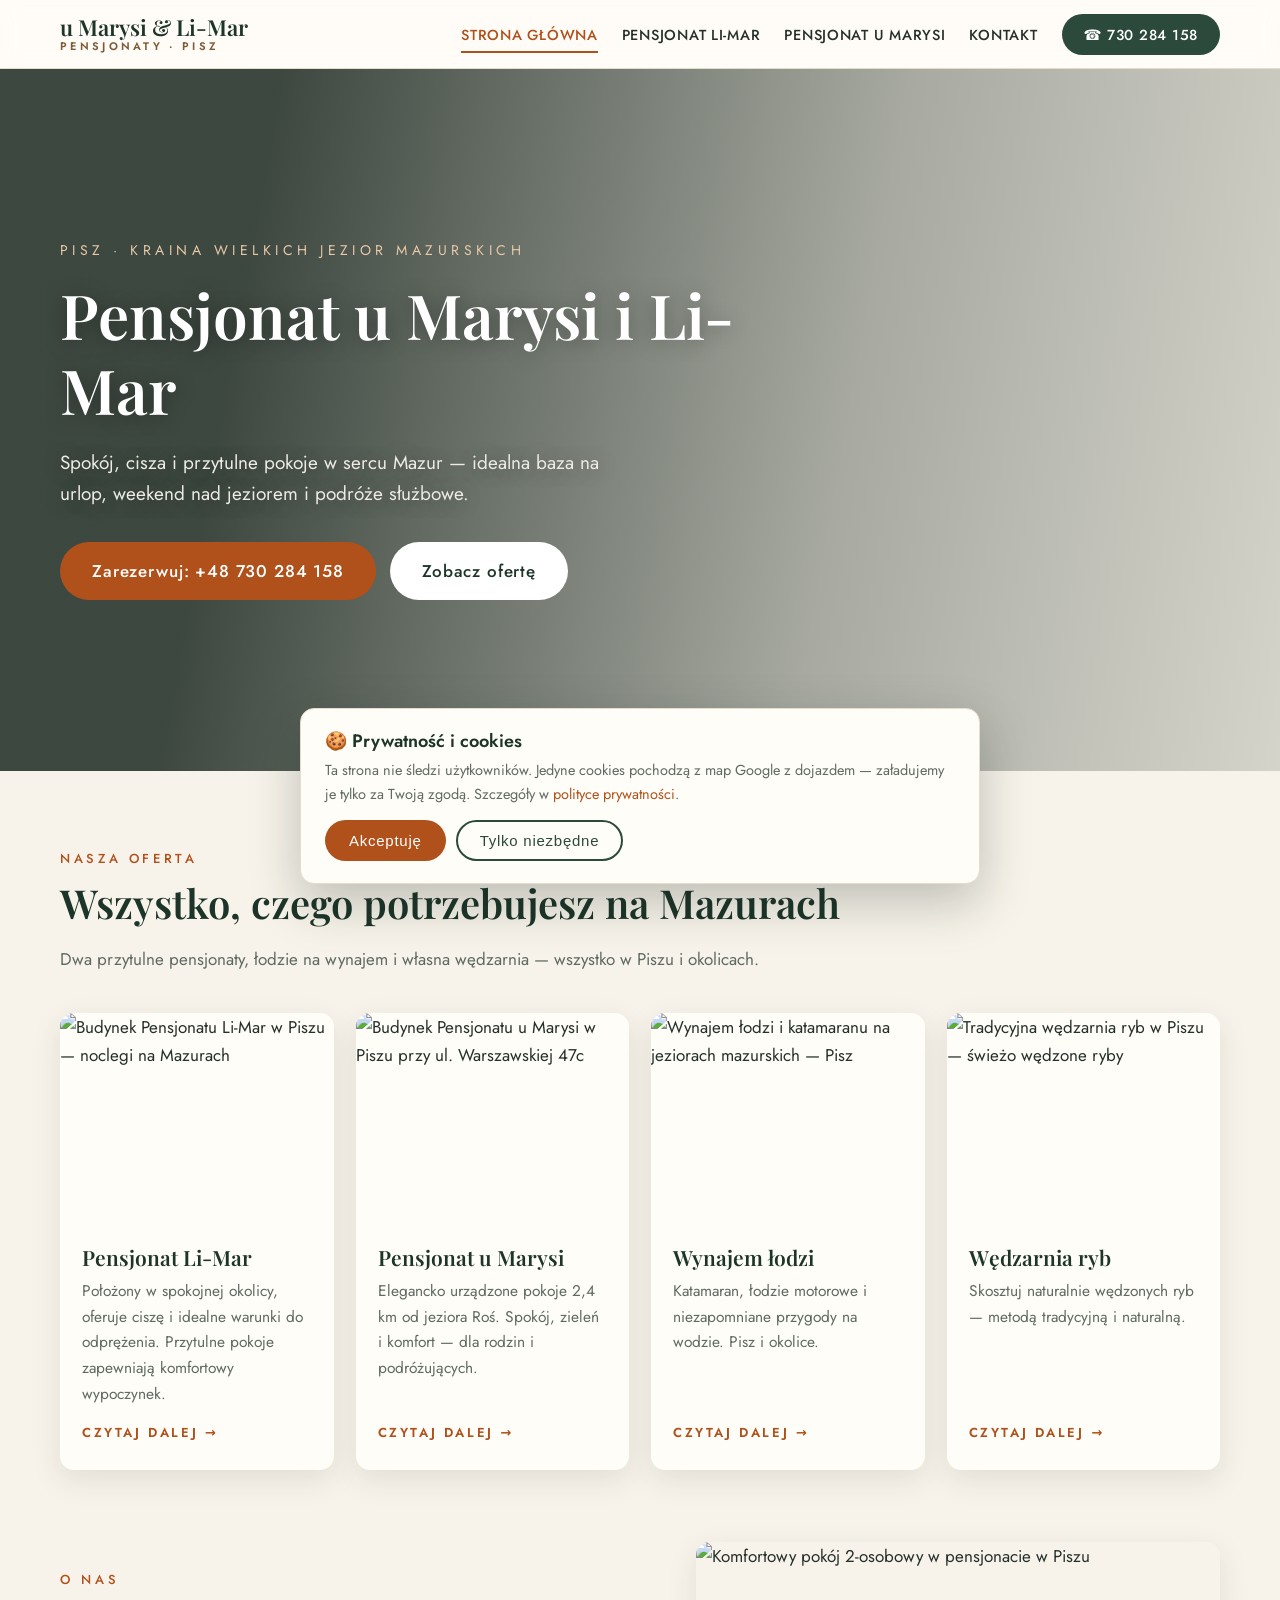
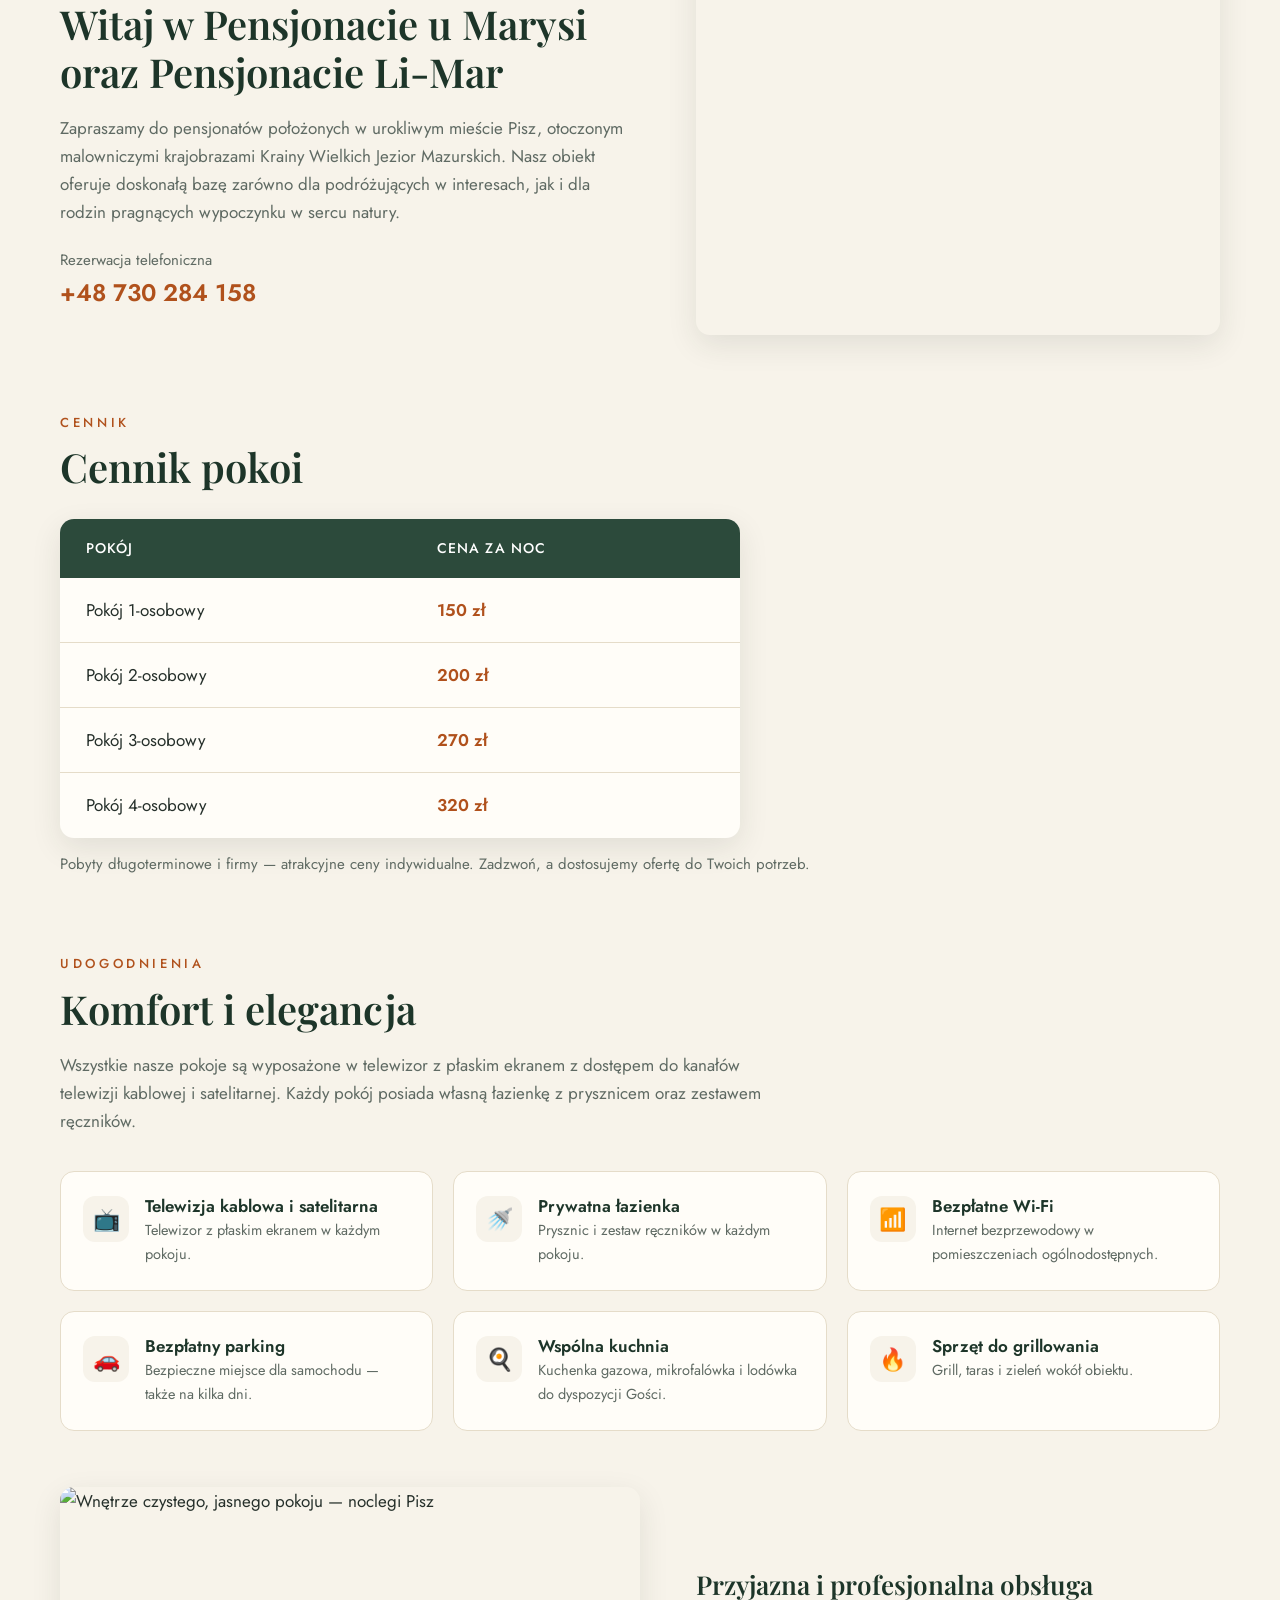
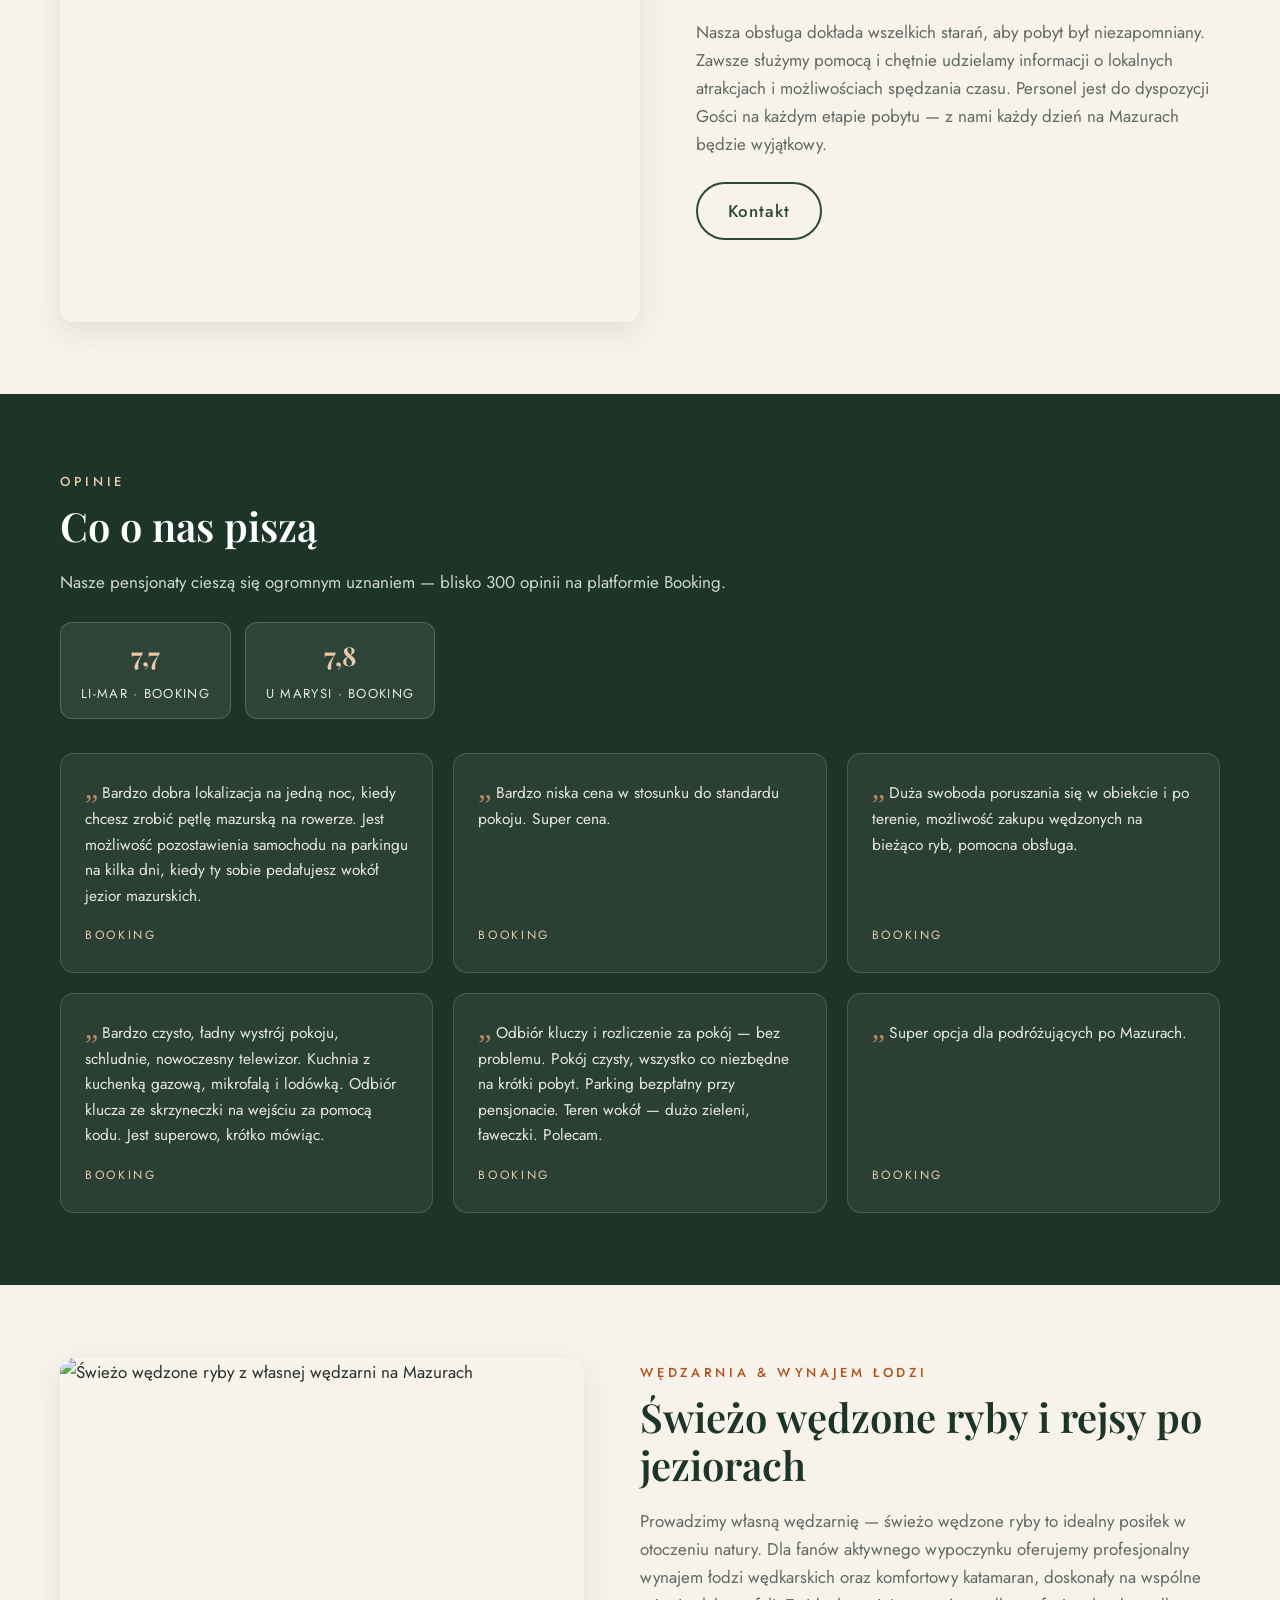
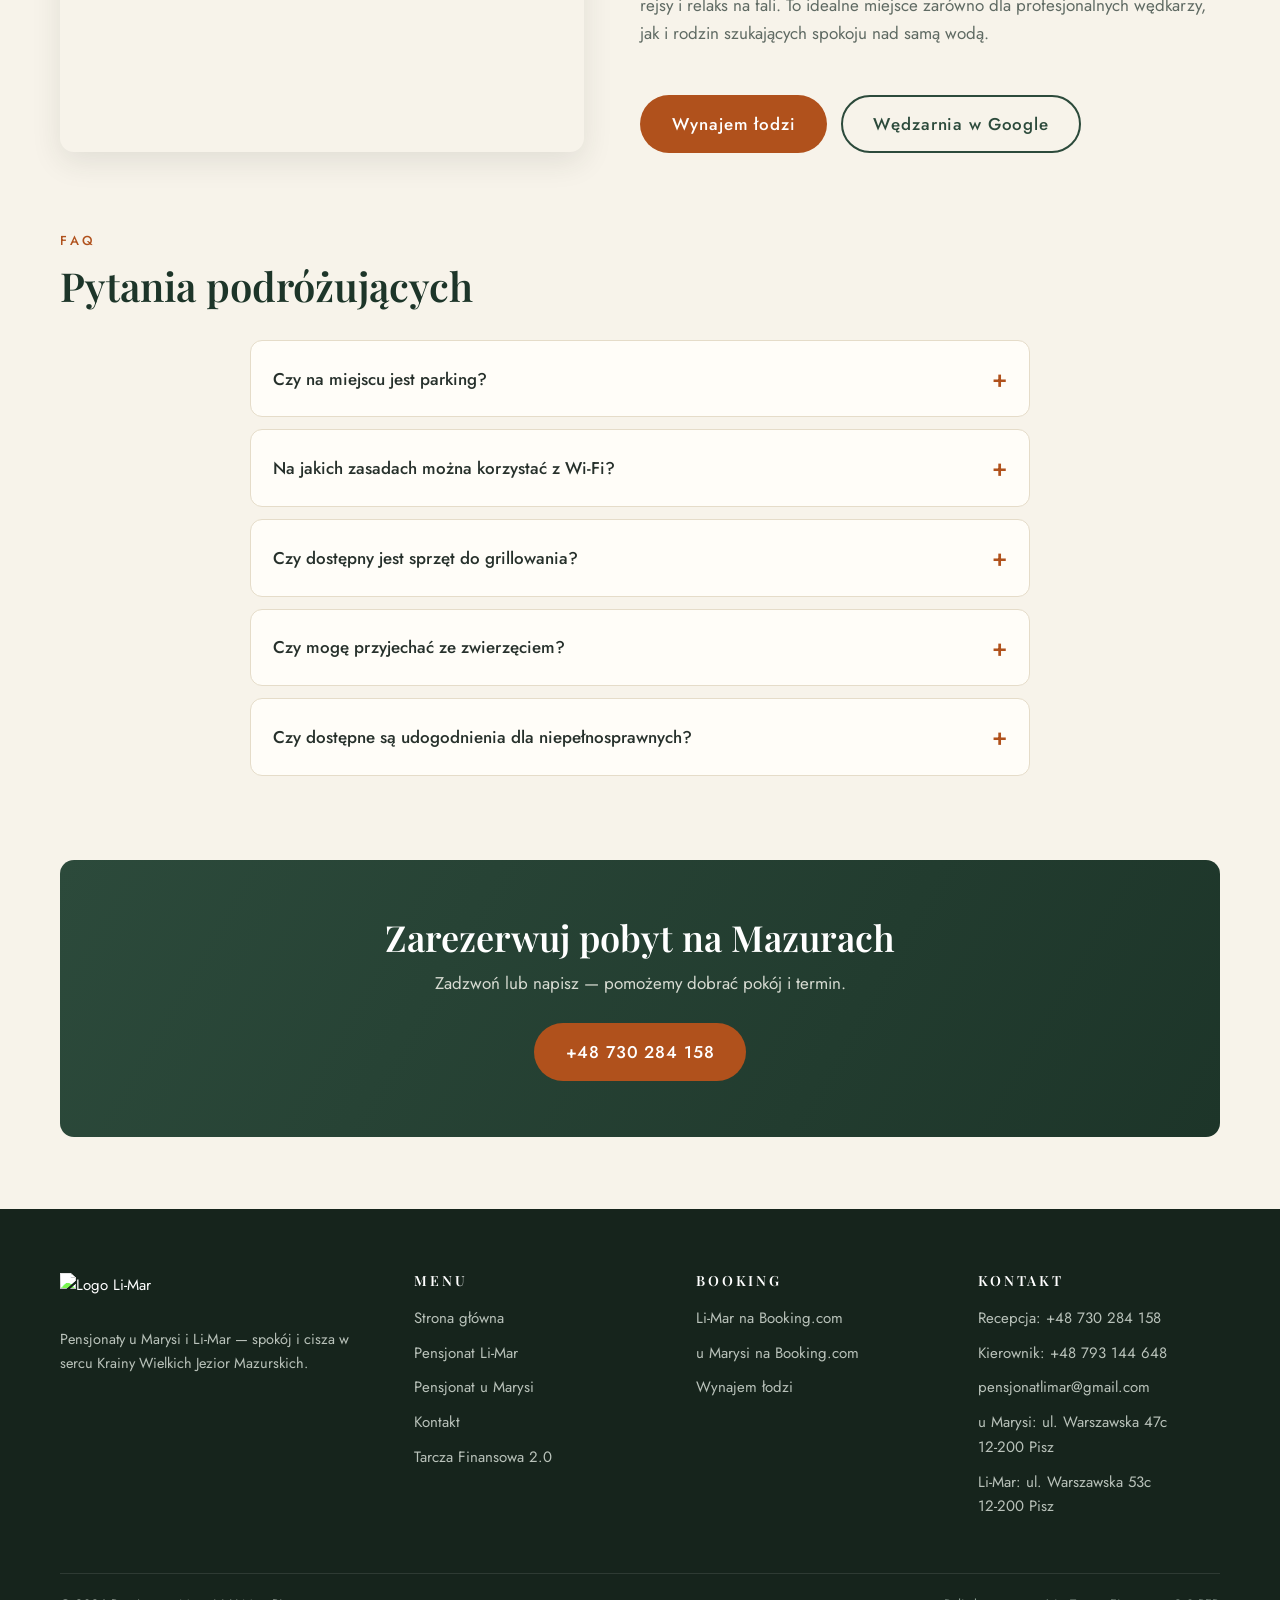
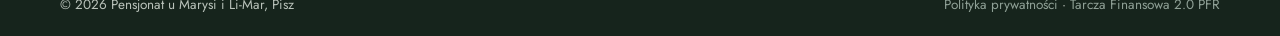
==== index.html @ a3f85de9 "Add files via upload" ====
<!DOCTYPE html>
<html lang="pl">
<head>
  <meta charset="UTF-8">
  <meta name="viewport" content="width=device-width, initial-scale=1">
  <title>Pensjonat Pisz — noclegi na Mazurach | u Marysi i Li-Mar</title>
  <meta name="description" content="Komfortowe noclegi w Piszu na Mazurach — pensjonaty u Marysi i Li-Mar. Pokoje 1–4-osobowe od 150 zł/noc, bezpłatny parking i Wi-Fi, wynajem łodzi, własna wędzarnia ryb. Tel. +48 730 284 158.">
  <link rel="canonical" href="https://pensjonatlimar.pl/">
  <meta name="robots" content="index, follow">
  <meta name="theme-color" content="#2c4a3b">
  <meta property="og:type" content="website">
  <meta property="og:locale" content="pl_PL">
  <meta property="og:site_name" content="Pensjonat u Marysi i Li-Mar">
  <meta property="og:title" content="Pensjonat Pisz — noclegi na Mazurach | u Marysi i Li-Mar">
  <meta property="og:description" content="Komfortowe noclegi w Piszu na Mazurach. Pokoje od 150 zł/noc, wynajem łodzi i własna wędzarnia ryb. Tel. +48 730 284 158.">
  <meta property="og:url" content="https://pensjonatlimar.pl/">
  <meta property="og:image" content="https://pensjonatlimar.pl/images/og-cover.jpg">
  <meta property="og:image:width" content="1200">
  <meta property="og:image:height" content="630">
  <meta name="twitter:card" content="summary_large_image">
  <link rel="icon" type="image/png" href="images/favicon.png">
  <link rel="apple-touch-icon" href="images/favicon.png">
  <link rel="preload" as="image" href="images/hero-limar-sm.webp" media="(max-width: 760px)" fetchpriority="high">
  <link rel="preload" as="image" href="images/hero-limar.webp" media="(min-width: 761px)" fetchpriority="high">
  <link rel="stylesheet" href="css/style.css">
  <script type="application/ld+json">
  {
    "@context": "https://schema.org",
    "@graph": [
      {
        "@type": "WebSite",
        "@id": "https://pensjonatlimar.pl/#website",
        "url": "https://pensjonatlimar.pl/",
        "name": "Pensjonat u Marysi i Li-Mar",
        "inLanguage": "pl-PL"
      },
      {
        "@type": "LodgingBusiness",
        "@id": "https://pensjonatlimar.pl/#limar",
        "name": "Pensjonat Li-Mar",
        "url": "https://pensjonatlimar.pl/li-mar/",
        "image": "https://pensjonatlimar.pl/images/hero-limar.jpg",
        "telephone": "+48730284158",
        "email": "pensjonatlimar@gmail.com",
        "priceRange": "150-320 PLN / noc",
        "currenciesAccepted": "PLN",
        "petsAllowed": false,
        "openingHours": "Mo-Su 09:00-20:00",
        "address": {
          "@type": "PostalAddress",
          "streetAddress": "ul. Warszawska 53c",
          "addressLocality": "Pisz",
          "postalCode": "12-200",
          "addressRegion": "warmińsko-mazurskie",
          "addressCountry": "PL"
        },
        "amenityFeature": [
          {"@type": "LocationFeatureSpecification", "name": "Bezpłatny parking", "value": true},
          {"@type": "LocationFeatureSpecification", "name": "Bezpłatne Wi-Fi", "value": true},
          {"@type": "LocationFeatureSpecification", "name": "Restauracja", "value": true},
          {"@type": "LocationFeatureSpecification", "name": "Ogród i plac zabaw", "value": true}
        ]
      },
      {
        "@type": "LodgingBusiness",
        "@id": "https://pensjonatlimar.pl/#umarysi",
        "name": "Pensjonat u Marysi",
        "url": "https://pensjonatlimar.pl/u-marysi/",
        "image": "https://pensjonatlimar.pl/images/hero-umarysi.jpg",
        "telephone": "+48730284158",
        "email": "pensjonatlimar@gmail.com",
        "priceRange": "150-320 PLN / noc",
        "currenciesAccepted": "PLN",
        "petsAllowed": false,
        "openingHours": "Mo-Su 09:00-20:00",
        "address": {
          "@type": "PostalAddress",
          "streetAddress": "ul. Warszawska 47c",
          "addressLocality": "Pisz",
          "postalCode": "12-200",
          "addressRegion": "warmińsko-mazurskie",
          "addressCountry": "PL"
        },
        "amenityFeature": [
          {"@type": "LocationFeatureSpecification", "name": "Bezpłatny parking", "value": true},
          {"@type": "LocationFeatureSpecification", "name": "Bezpłatne Wi-Fi", "value": true},
          {"@type": "LocationFeatureSpecification", "name": "Taras i grill", "value": true}
        ]
      },
      {
        "@type": "FAQPage",
        "@id": "https://pensjonatlimar.pl/#faq",
        "mainEntity": [
          {
            "@type": "Question",
            "name": "Czy na miejscu jest parking?",
            "acceptedAnswer": {"@type": "Answer", "text": "Tak — obiekt oferuje bezpłatny parking."}
          },
          {
            "@type": "Question",
            "name": "Na jakich zasadach można korzystać z Wi-Fi?",
            "acceptedAnswer": {"@type": "Answer", "text": "Wi-Fi jest dostępne w pomieszczeniach ogólnodostępnych i jest bezpłatne."}
          },
          {
            "@type": "Question",
            "name": "Czy dostępny jest sprzęt do grillowania?",
            "acceptedAnswer": {"@type": "Answer", "text": "Tak, obiekt dysponuje sprzętem do grillowania."}
          },
          {
            "@type": "Question",
            "name": "Czy mogę przyjechać ze zwierzęciem?",
            "acceptedAnswer": {"@type": "Answer", "text": "Zwierzęta nie są akceptowane w obiekcie."}
          },
          {
            "@type": "Question",
            "name": "Czy dostępne są udogodnienia dla niepełnosprawnych?",
            "acceptedAnswer": {"@type": "Answer", "text": "Obiekt nie dysponuje udogodnieniami dla niepełnosprawnych."}
          }
        ]
      }
    ]
  }
  </script>
</head>
<body>

<header class="site-header">
  <div class="container nav-wrap">
    <a class="brand" href="./">
      <span class="brand-name">u Marysi &amp; Li-Mar<small>Pensjonaty · Pisz</small></span>
    </a>
    <button class="nav-toggle" aria-label="Menu"><span></span><span></span><span></span></button>
    <nav class="main-nav">
      <ul>
        <li><a href="./" class="active">Strona główna</a></li>
        <li><a href="li-mar/">Pensjonat Li-Mar</a></li>
        <li><a href="u-marysi/">Pensjonat u Marysi</a></li>
        <li><a href="kontakt/">Kontakt</a></li>
        <li><a class="nav-cta" href="tel:+48730284158">☎ 730 284 158</a></li>
      </ul>
    </nav>
  </div>
</header>

<main>
<div class="hero hero-bg-limar" style="background-image:url('images/hero-limar.webp')">
  <div class="container">
    <div class="hero-kicker">Pisz · Kraina Wielkich Jezior Mazurskich</div>
    <h1>Pensjonat u&nbsp;Marysi i&nbsp;Li-Mar</h1>
    <p>Spokój, cisza i przytulne pokoje w sercu Mazur — idealna baza na urlop, weekend nad jeziorem i podróże służbowe.</p>
    <div class="btn-row">
      <a class="btn btn-primary" href="tel:+48730284158">Zarezerwuj: +48 730 284 158</a>
      <a class="btn btn-light" href="#oferta">Zobacz ofertę</a>
    </div>
  </div>
</div>

<section id="oferta">
  <div class="container">
    <span class="section-label">Nasza oferta</span>
    <h2 class="section-title">Wszystko, czego potrzebujesz na Mazurach</h2>
    <p class="lead">Dwa przytulne pensjonaty, łodzie na wynajem i własna wędzarnia — wszystko w Piszu i okolicach.</p>

    <div class="cards-grid">
      <article class="card">
        <div class="card-img"><img src="images/hero-limar.webp" alt="Budynek Pensjonatu Li-Mar w Piszu — noclegi na Mazurach" loading="lazy" width="1200" height="900" srcset="images/hero-limar-sm.webp 760w, images/hero-limar.webp 1200w" sizes="(min-width:1001px) 270px, (min-width:721px) 45vw, 92vw"></div>
        <div class="card-body">
          <h3>Pensjonat Li-Mar</h3>
          <p>Położony w spokojnej okolicy, oferuje ciszę i idealne warunki do odprężenia. Przytulne pokoje zapewniają komfortowy wypoczynek.</p>
          <a class="card-link" href="li-mar/" aria-label="Pensjonat Li-Mar — czytaj dalej">Czytaj dalej</a>
        </div>
      </article>
      <article class="card">
        <div class="card-img"><img src="images/hero-umarysi.webp" alt="Budynek Pensjonatu u Marysi w Piszu przy ul. Warszawskiej 47c" loading="lazy" width="1280" height="851" srcset="images/hero-umarysi-sm.webp 760w, images/hero-umarysi.webp 1280w" sizes="(min-width:1001px) 270px, (min-width:721px) 45vw, 92vw"></div>
        <div class="card-body">
          <h3>Pensjonat u Marysi</h3>
          <p>Elegancko urządzone pokoje 2,4 km od jeziora Roś. Spokój, zieleń i komfort — dla rodzin i podróżujących.</p>
          <a class="card-link" href="u-marysi/" aria-label="Pensjonat u Marysi — czytaj dalej">Czytaj dalej</a>
        </div>
      </article>
      <article class="card">
        <div class="card-img"><img src="images/lodzie-hero.webp" alt="Wynajem łodzi i katamaranu na jeziorach mazurskich — Pisz" loading="lazy" width="1441" height="811" srcset="images/lodzie-hero-sm.webp 760w, images/lodzie-hero.webp 1441w" sizes="(min-width:1001px) 270px, (min-width:721px) 45vw, 92vw"></div>
        <div class="card-body">
          <h3>Wynajem łodzi</h3>
          <p>Katamaran, łodzie motorowe i niezapomniane przygody na wodzie. Pisz i okolice.</p>
          <a class="card-link" href="https://wynajem.pensjonatlimar.pl/" target="_blank" rel="noopener" aria-label="Wynajem łodzi — czytaj dalej">Czytaj dalej</a>
        </div>
      </article>
      <article class="card">
        <div class="card-img"><img src="images/wedzarnia.webp" alt="Tradycyjna wędzarnia ryb w Piszu — świeżo wędzone ryby" loading="lazy" width="574" height="1020"></div>
        <div class="card-body">
          <h3>Wędzarnia ryb</h3>
          <p>Skosztuj naturalnie wędzonych ryb — metodą tradycyjną i naturalną.</p>
          <a class="card-link" href="https://g.co/kgs/mcUcTkm" target="_blank" rel="noopener" aria-label="Wędzarnia ryb w Google — czytaj dalej">Czytaj dalej</a>
        </div>
      </article>
    </div>
  </div>
</section>

<section style="padding-top:0">
  <div class="container split">
    <div>
      <span class="section-label">O nas</span>
      <h2 class="section-title">Witaj w Pensjonacie u&nbsp;Marysi oraz Pensjonacie Li-Mar</h2>
      <p class="lead">Zapraszamy do pensjonatów położonych w urokliwym mieście Pisz, otoczonym malowniczymi krajobrazami Krainy Wielkich Jezior Mazurskich. Nasz obiekt oferuje doskonałą bazę zarówno dla podróżujących w interesach, jak i dla rodzin pragnących wypoczynku w sercu natury.</p>
      <div class="phone-line">Rezerwacja telefoniczna<strong><a href="tel:+48730284158">+48 730 284 158</a></strong></div>
    </div>
    <div class="split-img"><img src="images/pokoje.webp" alt="Komfortowy pokój 2-osobowy w pensjonacie w Piszu" loading="lazy" width="1200" height="900" srcset="images/pokoje-sm.webp 760w, images/pokoje.webp 1200w" sizes="(min-width:1001px) 530px, 92vw"></div>
  </div>
</section>

<section style="padding-top:0">
  <div class="container">
    <span class="section-label">Cennik</span>
    <h2 class="section-title">Cennik pokoi</h2>
    <table class="price-table">
      <thead>
        <tr><th>Pokój</th><th>Cena za noc</th></tr>
      </thead>
      <tbody>
        <tr><td>Pokój 1-osobowy</td><td>150 zł</td></tr>
        <tr><td>Pokój 2-osobowy</td><td>200 zł</td></tr>
        <tr><td>Pokój 3-osobowy</td><td>270 zł</td></tr>
        <tr><td>Pokój 4-osobowy</td><td>320 zł</td></tr>
      </tbody>
    </table>
    <p class="price-note">Pobyty długoterminowe i firmy — atrakcyjne ceny indywidualne. Zadzwoń, a dostosujemy ofertę do Twoich potrzeb.</p>
  </div>
</section>

<section style="padding-top:0">
  <div class="container">
    <span class="section-label">Udogodnienia</span>
    <h2 class="section-title">Komfort i elegancja</h2>
    <p class="lead">Wszystkie nasze pokoje są wyposażone w telewizor z płaskim ekranem z dostępem do kanałów telewizji kablowej i satelitarnej. Każdy pokój posiada własną łazienkę z prysznicem oraz zestawem ręczników.</p>

    <div class="features-grid">
      <div class="feature"><div class="ico">📺</div><div><h3>Telewizja kablowa i satelitarna</h3><p>Telewizor z płaskim ekranem w każdym pokoju.</p></div></div>
      <div class="feature"><div class="ico">🚿</div><div><h3>Prywatna łazienka</h3><p>Prysznic i zestaw ręczników w każdym pokoju.</p></div></div>
      <div class="feature"><div class="ico">📶</div><div><h3>Bezpłatne Wi-Fi</h3><p>Internet bezprzewodowy w pomieszczeniach ogólnodostępnych.</p></div></div>
      <div class="feature"><div class="ico">🚗</div><div><h3>Bezpłatny parking</h3><p>Bezpieczne miejsce dla samochodu — także na kilka dni.</p></div></div>
      <div class="feature"><div class="ico">🍳</div><div><h3>Wspólna kuchnia</h3><p>Kuchenka gazowa, mikrofalówka i lodówka do dyspozycji Gości.</p></div></div>
      <div class="feature"><div class="ico">🔥</div><div><h3>Sprzęt do grillowania</h3><p>Grill, taras i zieleń wokół obiektu.</p></div></div>
    </div>

    <div class="split" style="margin-top:56px">
      <div class="split-img"><img src="images/pokoj-2.webp" alt="Wnętrze czystego, jasnego pokoju — noclegi Pisz" loading="lazy" width="1200" height="900" srcset="images/pokoj-2-sm.webp 760w, images/pokoj-2.webp 1200w" sizes="(min-width:1001px) 530px, 92vw"></div>
      <div>
        <h2 class="section-title" style="font-size:26px">Przyjazna i profesjonalna obsługa</h2>
        <p class="lead">Nasza obsługa dokłada wszelkich starań, aby pobyt był niezapomniany. Zawsze służymy pomocą i chętnie udzielamy informacji o lokalnych atrakcjach i możliwościach spędzania czasu. Personel jest do dyspozycji Gości na każdym etapie pobytu — z nami każdy dzień na Mazurach będzie wyjątkowy.</p>
        <a class="btn btn-outline" href="kontakt/">Kontakt</a>
      </div>
    </div>
  </div>
</section>

<section class="reviews">
  <div class="container">
    <span class="section-label">Opinie</span>
    <h2 class="section-title">Co o nas piszą</h2>
    <p class="lead">Nasze pensjonaty cieszą się ogromnym uznaniem — blisko 300 opinii na platformie Booking.</p>
    <div class="score-badges">
      <div class="score"><b>7,7</b><span>Li-Mar · Booking</span></div>
      <div class="score"><b>7,8</b><span>u Marysi · Booking</span></div>
    </div>
    <div class="reviews-grid">
      <div class="review"><p>Bardzo dobra lokalizacja na jedną noc, kiedy chcesz zrobić pętlę mazurską na rowerze. Jest możliwość pozostawienia samochodu na parkingu na kilka dni, kiedy ty sobie pedałujesz wokół jezior mazurskich.</p><div class="src">Booking</div></div>
      <div class="review"><p>Bardzo niska cena w stosunku do standardu pokoju. Super cena.</p><div class="src">Booking</div></div>
      <div class="review"><p>Duża swoboda poruszania się w obiekcie i po terenie, możliwość zakupu wędzonych na bieżąco ryb, pomocna obsługa.</p><div class="src">Booking</div></div>
      <div class="review"><p>Bardzo czysto, ładny wystrój pokoju, schludnie, nowoczesny telewizor. Kuchnia z kuchenką gazową, mikrofalą i lodówką. Odbiór klucza ze skrzyneczki na wejściu za pomocą kodu. Jest superowo, krótko mówiąc.</p><div class="src">Booking</div></div>
      <div class="review"><p>Odbiór kluczy i rozliczenie za pokój — bez problemu. Pokój czysty, wszystko co niezbędne na krótki pobyt. Parking bezpłatny przy pensjonacie. Teren wokół — dużo zieleni, ławeczki. Polecam.</p><div class="src">Booking</div></div>
      <div class="review"><p>Super opcja dla podróżujących po Mazurach.</p><div class="src">Booking</div></div>
    </div>
  </div>
</section>

<section>
  <div class="container split reverse">
    <div>
      <span class="section-label">Wędzarnia &amp; wynajem łodzi</span>
      <h2 class="section-title">Świeżo wędzone ryby i rejsy po jeziorach</h2>
      <p class="lead">Prowadzimy własną wędzarnię — świeżo wędzone ryby to idealny posiłek w otoczeniu natury. Dla fanów aktywnego wypoczynku oferujemy profesjonalny wynajem łodzi wędkarskich oraz komfortowy katamaran, doskonały na wspólne rejsy i relaks na fali. To idealne miejsce zarówno dla profesjonalnych wędkarzy, jak i rodzin szukających spokoju nad samą wodą.</p>
      <div class="btn-row" style="display:flex;gap:14px;flex-wrap:wrap;margin-top:24px">
        <a class="btn btn-primary" href="https://wynajem.pensjonatlimar.pl/" target="_blank" rel="noopener">Wynajem łodzi</a>
        <a class="btn btn-outline" href="https://g.co/kgs/mcUcTkm" target="_blank" rel="noopener">Wędzarnia w Google</a>
      </div>
    </div>
    <div class="split-img"><img src="images/wedzarnia-ryby.webp" alt="Świeżo wędzone ryby z własnej wędzarni na Mazurach" loading="lazy" width="670" height="596"></div>
  </div>
</section>

<section style="padding-top:0">
  <div class="container">
    <span class="section-label">FAQ</span>
    <h2 class="section-title">Pytania podróżujących</h2>
    <div class="faq">
      <details>
        <summary>Czy na miejscu jest parking?</summary>
        <p>Tak — obiekt oferuje bezpłatny parking.</p>
      </details>
      <details>
        <summary>Na jakich zasadach można korzystać z Wi-Fi?</summary>
        <p>Wi-Fi jest dostępne w pomieszczeniach ogólnodostępnych i jest bezpłatne.</p>
      </details>
      <details>
        <summary>Czy dostępny jest sprzęt do grillowania?</summary>
        <p>Tak, obiekt dysponuje sprzętem do grillowania.</p>
      </details>
      <details>
        <summary>Czy mogę przyjechać ze zwierzęciem?</summary>
        <p>Zwierzęta nie są akceptowane w obiekcie.</p>
      </details>
      <details>
        <summary>Czy dostępne są udogodnienia dla niepełnosprawnych?</summary>
        <p>Obiekt nie dysponuje udogodnieniami dla niepełnosprawnych.</p>
      </details>
    </div>
  </div>
</section>

<section style="padding-top:0">
  <div class="container">
    <div class="cta-band">
      <h2>Zarezerwuj pobyt na Mazurach</h2>
      <p>Zadzwoń lub napisz — pomożemy dobrać pokój i termin.</p>
      <a class="btn btn-primary" href="tel:+48730284158">+48 730 284 158</a>
    </div>
  </div>
</section>

</main>

<footer class="site-footer">
  <div class="container">
    <div class="footer-grid">
      <div class="footer-brand">
        <img src="images/logo.png" alt="Logo Li-Mar" width="500" height="110">
        <p>Pensjonaty u Marysi i Li-Mar — spokój i cisza w sercu Krainy Wielkich Jezior Mazurskich.</p>
      </div>
      <div>
        <h3>Menu</h3>
        <ul>
          <li><a href="./">Strona główna</a></li>
          <li><a href="li-mar/">Pensjonat Li-Mar</a></li>
          <li><a href="u-marysi/">Pensjonat u Marysi</a></li>
          <li><a href="kontakt/">Kontakt</a></li>
          <li><a href="tarcza-finansowa-2-0/">Tarcza Finansowa 2.0</a></li>
        </ul>
      </div>
      <div>
        <h3>Booking</h3>
        <ul>
          <li><a href="https://www.booking.com/hotel/pl/pensjonat-quot-li-mar-quot.pl.html" target="_blank" rel="noopener">Li-Mar na Booking.com</a></li>
          <li><a href="https://www.booking.com/hotel/pl/pensjonat-quot-u-marysi-quot.pl.html" target="_blank" rel="noopener">u Marysi na Booking.com</a></li>
          <li><a href="https://wynajem.pensjonatlimar.pl/" target="_blank" rel="noopener">Wynajem łodzi</a></li>
        </ul>
      </div>
      <div>
        <h3>Kontakt</h3>
        <ul>
          <li><a href="tel:+48730284158">Recepcja: +48 730 284 158</a></li>
          <li><a href="tel:+48793144648">Kierownik: +48 793 144 648</a></li>
          <li><a href="mailto:pensjonatlimar@gmail.com">pensjonatlimar@gmail.com</a></li>
          <li>u Marysi: ul. Warszawska 47c<br>12-200 Pisz</li>
          <li>Li-Mar: ul. Warszawska 53c<br>12-200 Pisz</li>
        </ul>
      </div>
    </div>
    <div class="footer-bottom">
      <span>© 2026 Pensjonat u Marysi i Li-Mar, Pisz</span>
      <span><a href="polityka-prywatnosci/">Polityka prywatności</a> · <a href="tarcza-finansowa-2-0/">Tarcza Finansowa 2.0 PFR</a></span>
    </div>
  </div>
</footer>

<script src="js/main.js"></script>
</body>
</html>
---- css/style.css ----
/* ---------- Czcionki lokalne (SIL OFL: Playfair Display, Jost) ---------- */
@font-face {
  font-family: 'Jost';
  font-style: normal;
  font-weight: 300;
  font-display: swap;
  src: url('../fonts/Jost-300-latin-ext.woff2') format('woff2');
  unicode-range: U+0100-02BA, U+02BD-02C5, U+02C7-02CC, U+02CE-02D7, U+02DD-02FF, U+0304, U+0308, U+0329, U+1D00-1DBF, U+1E00-1E9F, U+1EF2-1EFF, U+2020, U+20A0-20AB, U+20AD-20C0, U+2113, U+2C60-2C7F, U+A720-A7FF;
}
@font-face {
  font-family: 'Jost';
  font-style: normal;
  font-weight: 300;
  font-display: swap;
  src: url('../fonts/Jost-300-latin.woff2') format('woff2');
  unicode-range: U+0000-00FF, U+0131, U+0152-0153, U+02BB-02BC, U+02C6, U+02DA, U+02DC, U+0304, U+0308, U+0329, U+2000-206F, U+20AC, U+2122, U+2191, U+2193, U+2212, U+2215, U+FEFF, U+FFFD;
}
@font-face {
  font-family: 'Jost';
  font-style: normal;
  font-weight: 400;
  font-display: swap;
  src: url('../fonts/Jost-400-latin-ext.woff2') format('woff2');
  unicode-range: U+0100-02BA, U+02BD-02C5, U+02C7-02CC, U+02CE-02D7, U+02DD-02FF, U+0304, U+0308, U+0329, U+1D00-1DBF, U+1E00-1E9F, U+1EF2-1EFF, U+2020, U+20A0-20AB, U+20AD-20C0, U+2113, U+2C60-2C7F, U+A720-A7FF;
}
@font-face {
  font-family: 'Jost';
  font-style: normal;
  font-weight: 400;
  font-display: swap;
  src: url('../fonts/Jost-400-latin.woff2') format('woff2');
  unicode-range: U+0000-00FF, U+0131, U+0152-0153, U+02BB-02BC, U+02C6, U+02DA, U+02DC, U+0304, U+0308, U+0329, U+2000-206F, U+20AC, U+2122, U+2191, U+2193, U+2212, U+2215, U+FEFF, U+FFFD;
}
@font-face {
  font-family: 'Jost';
  font-style: normal;
  font-weight: 500;
  font-display: swap;
  src: url('../fonts/Jost-500-latin-ext.woff2') format('woff2');
  unicode-range: U+0100-02BA, U+02BD-02C5, U+02C7-02CC, U+02CE-02D7, U+02DD-02FF, U+0304, U+0308, U+0329, U+1D00-1DBF, U+1E00-1E9F, U+1EF2-1EFF, U+2020, U+20A0-20AB, U+20AD-20C0, U+2113, U+2C60-2C7F, U+A720-A7FF;
}
@font-face {
  font-family: 'Jost';
  font-style: normal;
  font-weight: 500;
  font-display: swap;
  src: url('../fonts/Jost-500-latin.woff2') format('woff2');
  unicode-range: U+0000-00FF, U+0131, U+0152-0153, U+02BB-02BC, U+02C6, U+02DA, U+02DC, U+0304, U+0308, U+0329, U+2000-206F, U+20AC, U+2122, U+2191, U+2193, U+2212, U+2215, U+FEFF, U+FFFD;
}
@font-face {
  font-family: 'Jost';
  font-style: normal;
  font-weight: 600;
  font-display: swap;
  src: url('../fonts/Jost-600-latin-ext.woff2') format('woff2');
  unicode-range: U+0100-02BA, U+02BD-02C5, U+02C7-02CC, U+02CE-02D7, U+02DD-02FF, U+0304, U+0308, U+0329, U+1D00-1DBF, U+1E00-1E9F, U+1EF2-1EFF, U+2020, U+20A0-20AB, U+20AD-20C0, U+2113, U+2C60-2C7F, U+A720-A7FF;
}
@font-face {
  font-family: 'Jost';
  font-style: normal;
  font-weight: 600;
  font-display: swap;
  src: url('../fonts/Jost-600-latin.woff2') format('woff2');
  unicode-range: U+0000-00FF, U+0131, U+0152-0153, U+02BB-02BC, U+02C6, U+02DA, U+02DC, U+0304, U+0308, U+0329, U+2000-206F, U+20AC, U+2122, U+2191, U+2193, U+2212, U+2215, U+FEFF, U+FFFD;
}
@font-face {
  font-family: 'Playfair Display';
  font-style: normal;
  font-weight: 500;
  font-display: swap;
  src: url('../fonts/PlayfairDisplay-500-latin-ext.woff2') format('woff2');
  unicode-range: U+0100-02BA, U+02BD-02C5, U+02C7-02CC, U+02CE-02D7, U+02DD-02FF, U+0304, U+0308, U+0329, U+1D00-1DBF, U+1E00-1E9F, U+1EF2-1EFF, U+2020, U+20A0-20AB, U+20AD-20C0, U+2113, U+2C60-2C7F, U+A720-A7FF;
}
@font-face {
  font-family: 'Playfair Display';
  font-style: normal;
  font-weight: 500;
  font-display: swap;
  src: url('../fonts/PlayfairDisplay-500-latin.woff2') format('woff2');
  unicode-range: U+0000-00FF, U+0131, U+0152-0153, U+02BB-02BC, U+02C6, U+02DA, U+02DC, U+0304, U+0308, U+0329, U+2000-206F, U+20AC, U+2122, U+2191, U+2193, U+2212, U+2215, U+FEFF, U+FFFD;
}
@font-face {
  font-family: 'Playfair Display';
  font-style: normal;
  font-weight: 600;
  font-display: swap;
  src: url('../fonts/PlayfairDisplay-600-latin-ext.woff2') format('woff2');
  unicode-range: U+0100-02BA, U+02BD-02C5, U+02C7-02CC, U+02CE-02D7, U+02DD-02FF, U+0304, U+0308, U+0329, U+1D00-1DBF, U+1E00-1E9F, U+1EF2-1EFF, U+2020, U+20A0-20AB, U+20AD-20C0, U+2113, U+2C60-2C7F, U+A720-A7FF;
}
@font-face {
  font-family: 'Playfair Display';
  font-style: normal;
  font-weight: 600;
  font-display: swap;
  src: url('../fonts/PlayfairDisplay-600-latin.woff2') format('woff2');
  unicode-range: U+0000-00FF, U+0131, U+0152-0153, U+02BB-02BC, U+02C6, U+02DA, U+02DC, U+0304, U+0308, U+0329, U+2000-206F, U+20AC, U+2122, U+2191, U+2193, U+2212, U+2215, U+FEFF, U+FFFD;
}
@font-face {
  font-family: 'Playfair Display';
  font-style: normal;
  font-weight: 700;
  font-display: swap;
  src: url('../fonts/PlayfairDisplay-700-latin-ext.woff2') format('woff2');
  unicode-range: U+0100-02BA, U+02BD-02C5, U+02C7-02CC, U+02CE-02D7, U+02DD-02FF, U+0304, U+0308, U+0329, U+1D00-1DBF, U+1E00-1E9F, U+1EF2-1EFF, U+2020, U+20A0-20AB, U+20AD-20C0, U+2113, U+2C60-2C7F, U+A720-A7FF;
}
@font-face {
  font-family: 'Playfair Display';
  font-style: normal;
  font-weight: 700;
  font-display: swap;
  src: url('../fonts/PlayfairDisplay-700-latin.woff2') format('woff2');
  unicode-range: U+0000-00FF, U+0131, U+0152-0153, U+02BB-02BC, U+02C6, U+02DA, U+02DC, U+0304, U+0308, U+0329, U+2000-206F, U+20AC, U+2122, U+2191, U+2193, U+2212, U+2215, U+FEFF, U+FFFD;
}

/* ============================================================
   Pensjonat u Marysi i Li-Mar — pensjonatlimar.pl
   Czysty, responsywny CSS bez frameworków
   ============================================================ */

:root {
  --cream: #f7f3ea;
  --paper: #fffdf8;
  --ink: #26302b;
  --muted: #5f6a63;
  --pine: #2c4a3b;
  --pine-dark: #1d3529;
  --terra: #b0511c;
  --terra-dark: #93441a;
  --gold: #b98a5e;
  --line: #e5dcc9;
  --shadow: 0 10px 30px rgba(38, 48, 43, .10);
  --radius: 14px;
}

* { margin: 0; padding: 0; box-sizing: border-box; }

html { scroll-behavior: smooth; }

body {
  font-family: 'Jost', 'Segoe UI', system-ui, sans-serif;
  font-weight: 400;
  color: var(--ink);
  background: var(--cream);
  line-height: 1.65;
  font-size: 17px;
}

img { max-width: 100%; display: block; }

::selection { background: var(--terra); color: #fff; }
:focus-visible { outline: 3px solid var(--gold); outline-offset: 2px; border-radius: 4px; }
section[id] { scroll-margin-top: 90px; }

/* Delikatne pojawianie się elementów przy przewijaniu */
.reveal { opacity: 0; transform: translateY(22px); transition: opacity .65s ease, transform .65s ease; }
.reveal.in { opacity: 1; transform: none; }
@media (prefers-reduced-motion: reduce) {
  html { scroll-behavior: auto; }
  .reveal { opacity: 1; transform: none; transition: none; }
  .main-nav, .main-nav li { transition: none !important; }
}

h1, h2, h3, .brand-name {
  font-family: 'Playfair Display', Georgia, serif;
  font-weight: 600;
  line-height: 1.2;
  color: var(--pine-dark);
}

a { color: var(--terra); text-decoration: none; }
a:hover { color: var(--terra-dark); }

.container { width: min(1160px, 92%); margin: 0 auto; }

section { padding: 72px 0; }

.section-label {
  display: inline-block;
  font-size: 13px;
  letter-spacing: .28em;
  text-transform: uppercase;
  color: var(--terra);
  font-weight: 500;
  margin-bottom: 10px;
}

.section-title { font-size: clamp(28px, 4vw, 40px); margin-bottom: 18px; }

.lead { max-width: 720px; color: var(--muted); }

/* ---------- Przyciski ---------- */
.btn {
  display: inline-block;
  padding: 13px 30px;
  border-radius: 999px;
  font-weight: 500;
  letter-spacing: .05em;
  transition: transform .2s, box-shadow .2s, background .2s;
  border: 2px solid transparent;
}
.btn:hover { transform: translateY(-2px); box-shadow: var(--shadow); }
.btn-primary { background: var(--terra); color: #fff; }
.btn-primary:hover { background: var(--terra-dark); color: #fff; }
.btn-outline { border-color: var(--pine); color: var(--pine); background: transparent; }
.btn-outline:hover { background: var(--pine); color: #fff; }
.btn-light { background: #fff; color: var(--pine-dark); }
.btn-light:hover { color: var(--terra); }

/* ---------- Nagłówek / nawigacja ---------- */
.site-header {
  position: sticky;
  top: 0;
  z-index: 50;
  background: rgba(255, 253, 248, .92);
  backdrop-filter: blur(10px);
  border-bottom: 1px solid var(--line);
}
.nav-wrap {
  display: flex;
  align-items: center;
  justify-content: space-between;
  padding: 14px 0;
}
.brand { display: flex; align-items: center; gap: 12px; }
.brand-name { font-size: 22px; color: var(--pine-dark); white-space: nowrap; }
.brand-name small {
  display: block;
  font-family: 'Jost', sans-serif;
  font-size: 11px;
  letter-spacing: .3em;
  text-transform: uppercase;
  color: #7d5a35;
}

.main-nav ul { display: flex; gap: 24px; list-style: none; align-items: center; flex-wrap: nowrap; }
.main-nav a {
  color: var(--ink);
  font-size: 14.5px;
  letter-spacing: .05em;
  text-transform: uppercase;
  font-weight: 500;
  padding: 6px 0;
  border-bottom: 2px solid transparent;
  white-space: nowrap;
}
.main-nav a:hover, .main-nav a.active { color: var(--terra); border-bottom-color: var(--terra); }
.main-nav .nav-cta { background: var(--pine); color: #fff; padding: 10px 22px; border-radius: 999px; border: none; white-space: nowrap; }
.main-nav .nav-cta:hover { background: var(--pine-dark); color: #fff; }

.nav-toggle {
  display: none;
  background: none;
  border: none;
  cursor: pointer;
  padding: 8px;
}
.nav-toggle span {
  display: block;
  width: 26px;
  height: 2px;
  background: var(--pine-dark);
  margin: 6px 0;
  transition: .3s;
}
.nav-toggle.open span:nth-child(1) { transform: translateY(8px) rotate(45deg); }
.nav-toggle.open span:nth-child(2) { opacity: 0; }
.nav-toggle.open span:nth-child(3) { transform: translateY(-8px) rotate(-45deg); }

/* ---------- Hero ---------- */
.hero {
  position: relative;
  min-height: 78vh;
  display: flex;
  align-items: center;
  color: #fff;
  background-size: cover;
  background-position: center;
}
.hero::before {
  content: "";
  position: absolute;
  inset: 0;
  background: linear-gradient(100deg, rgba(20, 34, 26, .82) 20%, rgba(20, 34, 26, .35) 65%, rgba(20, 34, 26, .15));
}
.hero .container { position: relative; z-index: 1; }
/* Lżejsze tła hero na telefonach (nadpisują inline style) */
@media (max-width: 760px) {
  .hero-bg-limar { background-image: url('../images/hero-limar-sm.webp') !important; }
  .hero-bg-umarysi { background-image: url('../images/hero-umarysi-sm.webp') !important; }
  .hero-bg-lodzie { background-image: url('../images/lodzie-hero-sm.webp') !important; }
}
.hero-kicker {
  font-size: 14px;
  letter-spacing: .32em;
  text-transform: uppercase;
  color: #e8c9a8;
  margin-bottom: 16px;
}
.hero h1 {
  color: #fff;
  font-size: clamp(34px, 6vw, 62px);
  max-width: 700px;
  margin-bottom: 20px;
}
.hero h1, .hero p { text-shadow: 0 2px 20px rgba(0, 0, 0, .35); }
.hero p { max-width: 560px; font-size: 19px; color: #ecebe4; margin-bottom: 32px; }
.hero .btn-row { display: flex; gap: 14px; flex-wrap: wrap; }

.hero-sub { min-height: 52vh; }

/* ---------- Karty oferty ---------- */
.cards-grid {
  display: grid;
  grid-template-columns: repeat(4, 1fr);
  gap: 22px;
  margin-top: 40px;
}
.card {
  background: var(--paper);
  border-radius: var(--radius);
  overflow: hidden;
  box-shadow: var(--shadow);
  display: flex;
  flex-direction: column;
  transition: transform .25s;
}
.card:hover { transform: translateY(-6px); }
.card .card-img { height: 210px; overflow: hidden; }
.card .card-img img { width: 100%; height: 100%; object-fit: cover; transition: transform .5s; }
.card:hover .card-img img { transform: scale(1.06); }
.card-body { padding: 22px 22px 26px; display: flex; flex-direction: column; flex: 1; }
.card-body h3 { font-size: 21px; margin-bottom: 8px; }
.card-body p { color: var(--muted); font-size: 15.5px; flex: 1; }
.card-link {
  margin-top: 16px;
  font-size: 13px;
  letter-spacing: .2em;
  text-transform: uppercase;
  font-weight: 600;
}
.card-link::after { content: " →"; }

/* ---------- Sekcja dzielona (tekst + zdjęcie) ---------- */
.split {
  display: grid;
  grid-template-columns: 1.05fr .95fr;
  gap: 56px;
  align-items: center;
}
.split.reverse { direction: rtl; }
.split.reverse > * { direction: ltr; }
.split-img {
  border-radius: var(--radius);
  overflow: hidden;
  box-shadow: var(--shadow);
}
.split-img img { width: 100%; height: 100%; object-fit: cover; aspect-ratio: 4 / 3; }
.split .btn { margin-top: 24px; }

.phone-line { margin-top: 22px; font-size: 15px; color: var(--muted); }
.phone-line strong { display: block; font-size: 24px; color: var(--pine-dark); font-weight: 600; }

/* ---------- Cennik ---------- */
.price-table {
  width: 100%;
  max-width: 680px;
  border-collapse: collapse;
  background: var(--paper);
  border-radius: var(--radius);
  overflow: hidden;
  box-shadow: var(--shadow);
  margin-top: 28px;
}
.price-table th, .price-table td { padding: 18px 26px; text-align: left; }
.price-table thead { background: var(--pine); color: #fff; }
.price-table thead th { font-weight: 500; letter-spacing: .08em; text-transform: uppercase; font-size: 14px; }
.price-table tbody tr + tr { border-top: 1px solid var(--line); }
.price-table tbody tr:hover { background: #fbf6ea; }
.price-table td:last-child { font-weight: 600; color: var(--terra); white-space: nowrap; }
.price-note { margin-top: 14px; font-size: 15px; color: var(--muted); }

/* ---------- Udogodnienia ---------- */
.features-grid {
  display: grid;
  grid-template-columns: repeat(3, 1fr);
  gap: 20px;
  margin-top: 36px;
}
.feature {
  background: var(--paper);
  border: 1px solid var(--line);
  border-radius: var(--radius);
  padding: 24px 22px;
  display: flex;
  gap: 16px;
  align-items: flex-start;
}
.feature .ico {
  flex: none;
  width: 46px;
  height: 46px;
  border-radius: 12px;
  background: var(--cream);
  display: grid;
  place-items: center;
  font-size: 22px;
}
.feature h3 { font-size: 17px; font-family: 'Jost', sans-serif; font-weight: 600; margin-bottom: 2px; }
.feature p { font-size: 14.5px; color: var(--muted); }

.amenity-list {
  display: grid;
  grid-template-columns: repeat(3, 1fr);
  gap: 12px 24px;
  list-style: none;
  margin-top: 28px;
  max-width: 760px;
}
.amenity-list li {
  background: var(--paper);
  border: 1px solid var(--line);
  border-radius: 10px;
  padding: 12px 16px;
  font-size: 15.5px;
}
.amenity-list li::before { content: "✓ "; color: var(--terra); font-weight: 700; }

/* ---------- Opinie ---------- */
.reviews { background: var(--pine-dark); color: #e9e7dd; }
.reviews .section-title { color: #fff; }
.reviews .lead { color: #cfd6cd; }
.reviews .section-label { color: #e8c9a8; }
.score-badges { display: flex; gap: 14px; margin: 26px 0 8px; flex-wrap: wrap; }
.score {
  background: rgba(255, 255, 255, .08);
  border: 1px solid rgba(255, 255, 255, .18);
  border-radius: 12px;
  padding: 12px 20px;
  text-align: center;
}
.score b { display: block; font-size: 26px; color: #e8c9a8; font-family: 'Playfair Display', serif; }
.score span { font-size: 13px; letter-spacing: .1em; text-transform: uppercase; }
.reviews-grid {
  display: grid;
  grid-template-columns: repeat(3, 1fr);
  gap: 20px;
  margin-top: 34px;
}
.review {
  background: rgba(255, 255, 255, .06);
  border: 1px solid rgba(255, 255, 255, .14);
  border-radius: var(--radius);
  padding: 26px 24px;
  display: flex;
  flex-direction: column;
}
.review p { font-size: 15.5px; flex: 1; }
.review p::before { content: "„"; color: var(--gold); font-size: 30px; line-height: 0; margin-right: 4px; font-family: Georgia, serif; }
.review .src {
  margin-top: 18px;
  font-size: 12px;
  letter-spacing: .22em;
  text-transform: uppercase;
  color: #e8c9a8;
}

/* ---------- FAQ ---------- */
.faq { max-width: 780px; margin: 30px auto 0; }
.faq details {
  background: var(--paper);
  border: 1px solid var(--line);
  border-radius: 12px;
  margin-bottom: 12px;
  overflow: hidden;
}
.faq summary {
  cursor: pointer;
  list-style: none;
  padding: 18px 22px;
  font-weight: 500;
  font-size: 17px;
  display: flex;
  justify-content: space-between;
  align-items: center;
  gap: 12px;
}
.faq summary::-webkit-details-marker { display: none; }
.faq summary::after { content: "+"; font-size: 24px; color: var(--terra); transition: transform .25s; }
.faq details[open] summary::after { transform: rotate(45deg); }
.faq details p { padding: 0 22px 18px; color: var(--muted); }

/* ---------- Galeria ---------- */
.gallery-grid {
  display: grid;
  grid-template-columns: repeat(4, 1fr);
  gap: 14px;
  margin-top: 36px;
}
.gallery-grid a {
  border-radius: 10px;
  overflow: hidden;
  display: block;
  aspect-ratio: 4 / 3;
  box-shadow: 0 4px 14px rgba(38, 48, 43, .12);
}
.gallery-grid img {
  width: 100%;
  height: 100%;
  object-fit: cover;
  transition: transform .4s;
}
.gallery-grid a:hover img { transform: scale(1.07); }

/* Lightbox */
.lightbox {
  position: fixed;
  inset: 0;
  z-index: 100;
  background: rgba(15, 22, 18, .93);
  display: none;
  align-items: center;
  justify-content: center;
}
.lightbox.open { display: flex; }
.lightbox img {
  max-width: 92vw;
  max-height: 86vh;
  border-radius: 8px;
  box-shadow: 0 20px 60px rgba(0, 0, 0, .5);
}
.lightbox button {
  position: absolute;
  background: none;
  border: none;
  color: #fff;
  font-size: 42px;
  cursor: pointer;
  padding: 10px 18px;
  opacity: .8;
}
.lightbox button:hover { opacity: 1; }
.lb-close { top: 12px; right: 16px; }
.lb-prev { left: 8px; top: 50%; transform: translateY(-50%); }
.lb-next { right: 8px; top: 50%; transform: translateY(-50%); }

/* ---------- Kontakt ---------- */
.contact-grid {
  display: grid;
  grid-template-columns: repeat(3, 1fr);
  gap: 22px;
  margin-top: 36px;
}
.contact-card {
  background: var(--paper);
  border: 1px solid var(--line);
  border-radius: var(--radius);
  padding: 30px 26px;
  text-align: center;
  box-shadow: var(--shadow);
}
.contact-card .ico { font-size: 30px; margin-bottom: 10px; }
.contact-card h3 { font-size: 18px; margin-bottom: 6px; }
.contact-card a { font-size: 19px; font-weight: 500; }
.contact-card p { color: var(--muted); font-size: 14.5px; }

.map-frame {
  border: 0;
  width: 100%;
  height: 380px;
  border-radius: var(--radius);
  box-shadow: var(--shadow);
}
.maps-grid {
  display: grid;
  grid-template-columns: 1fr 1fr;
  gap: 28px;
  margin-top: 36px;
}
.maps-grid h3 { margin-bottom: 6px; }
.maps-grid .addr { color: var(--muted); margin-bottom: 14px; }

/* ---------- CTA pas ---------- */
.cta-band {
  background: linear-gradient(120deg, var(--pine) 0%, var(--pine-dark) 100%);
  color: #fff;
  text-align: center;
  border-radius: var(--radius);
  padding: 56px 30px;
}
.cta-band h2 { color: #fff; font-size: clamp(26px, 3.5vw, 36px); margin-bottom: 10px; }
.cta-band p { color: #d7dbd2; margin-bottom: 26px; }

/* ---------- Baner cookies ---------- */
.cookie-banner {
  position: fixed;
  left: 16px;
  right: 16px;
  bottom: 16px;
  z-index: 90;
  max-width: 680px;
  margin: 0 auto;
  background: var(--paper);
  border: 1px solid var(--line);
  border-radius: var(--radius);
  box-shadow: 0 18px 50px rgba(20, 30, 24, .25);
  padding: 22px 24px;
  transform: translateY(calc(100% + 24px));
  transition: transform .5s cubic-bezier(.2, .9, .3, 1);
}
.cookie-banner.show { transform: none; }
.cookie-banner h2 {
  font-size: 18px;
  font-family: 'Jost', sans-serif;
  font-weight: 600;
  margin-bottom: 6px;
}
.cookie-banner p { font-size: 14.5px; color: var(--muted); margin-bottom: 14px; }
.cookie-banner .cookie-actions { display: flex; gap: 10px; flex-wrap: wrap; align-items: center; }
.cookie-banner .btn { padding: 10px 22px; font-size: 15px; }
.cookie-banner a { white-space: nowrap; }
@media (prefers-reduced-motion: reduce) { .cookie-banner { transition: none; } }

/* Placeholder mapy przed zgodą */
.map-placeholder {
  width: 100%;
  height: 380px;
  border-radius: var(--radius);
  box-shadow: var(--shadow);
  background:
    radial-gradient(90% 90% at 50% 10%, rgba(185, 138, 94, .15), transparent 60%),
    linear-gradient(165deg, #24402f, var(--pine-dark));
  color: #e9e7dd;
  display: flex;
  flex-direction: column;
  align-items: center;
  justify-content: center;
  gap: 14px;
  text-align: center;
  padding: 24px;
}
.map-placeholder p { font-size: 14.5px; color: #cfd6cd; max-width: 380px; }

/* ---------- Stopka ---------- */
.site-footer {
  background: #16241c;
  color: #b9c2ba;
  padding: 64px 0 0;
  font-size: 15px;
}
.footer-grid {
  display: grid;
  grid-template-columns: 1.3fr 1fr 1fr 1fr;
  gap: 40px;
  padding-bottom: 44px;
}
.site-footer h3 {
  color: #fff;
  font-size: 14px;
  letter-spacing: .2em;
  text-transform: uppercase;
  margin-bottom: 16px;
  font-weight: 600;
}
.site-footer ul { list-style: none; }
.site-footer li { margin-bottom: 10px; }
.site-footer a { color: #b9c2ba; }
.site-footer a:hover { color: #e8c9a8; }
.footer-brand img { height: 40px; width: auto; margin-bottom: 14px; filter: brightness(1.4); }
.footer-brand p { max-width: 300px; font-size: 14.5px; }
.footer-bottom {
  border-top: 1px solid rgba(255, 255, 255, .1);
  padding: 20px 0;
  font-size: 13.5px;
  display: flex;
  justify-content: space-between;
  gap: 12px;
  flex-wrap: wrap;
}
.footer-bottom a { color: #8fa096; }

/* ---------- Strona treści (tarcza) ---------- */
.prose { max-width: 780px; }
.prose p { margin-bottom: 18px; }
.prose blockquote {
  border-left: 4px solid var(--gold);
  padding: 14px 22px;
  background: var(--paper);
  border-radius: 0 10px 10px 0;
  color: var(--muted);
  font-size: 15.5px;
  margin: 22px 0;
}

/* ============================================================
   RESPONSYWNOŚĆ
   ============================================================ */
@media (max-width: 1000px) {
  .cards-grid { grid-template-columns: repeat(2, 1fr); }
  .reviews-grid { grid-template-columns: repeat(2, 1fr); }
  .gallery-grid { grid-template-columns: repeat(3, 1fr); }
  .features-grid { grid-template-columns: repeat(2, 1fr); }
  .footer-grid { grid-template-columns: 1fr 1fr; }
  .split { grid-template-columns: 1fr; gap: 32px; }
  .contact-grid { grid-template-columns: 1fr; }
}

@media (max-width: 1080px) {
  .nav-toggle { display: block; }
  /* Pełnoekranowa kurtyna pod sticky headerem (absolute, nie fixed —
     backdrop-filter na headerze robi z niego containing block dla fixed) */
  .main-nav {
    position: absolute;
    top: 100%;
    left: 0;
    right: 0;
    height: calc(100vh - 66px);
    height: calc(100dvh - 66px);
    background:
      radial-gradient(120% 60% at 85% -10%, rgba(185, 138, 94, .22), transparent 60%),
      linear-gradient(165deg, #24402f 0%, var(--pine-dark) 70%);
    clip-path: inset(0 0 100% 0);
    transition: clip-path .5s cubic-bezier(.7, 0, .25, 1);
    padding: 8vh 9vw 40px;
    overflow-y: auto;
    display: block;
  }
  .main-nav.open { clip-path: inset(0 0 0 0); }
  .main-nav ul { flex-direction: column; align-items: flex-start; gap: 0; }
  .main-nav li {
    width: 100%;
    border-bottom: 1px solid rgba(255, 255, 255, .12);
    opacity: 0;
    transform: translateY(22px);
    transition: opacity .35s ease, transform .35s ease;
  }
  .main-nav li:last-child { border-bottom: none; }
  .main-nav.open li { opacity: 1; transform: none; }
  .main-nav.open li:nth-child(1) { transition-delay: .18s; }
  .main-nav.open li:nth-child(2) { transition-delay: .26s; }
  .main-nav.open li:nth-child(3) { transition-delay: .34s; }
  .main-nav.open li:nth-child(4) { transition-delay: .42s; }
  .main-nav.open li:nth-child(5) { transition-delay: .52s; }
  .main-nav a {
    display: block;
    padding: 20px 0;
    font-size: clamp(24px, 6vw, 32px);
    font-family: 'Playfair Display', Georgia, serif;
    font-weight: 500;
    text-transform: none;
    letter-spacing: .01em;
    color: #f3efe4;
    border-bottom: none;
  }
  .main-nav a:hover, .main-nav a.active { color: #e8c9a8; border-bottom: none; }
  .main-nav .nav-cta {
    margin-top: 30px;
    display: inline-block;
    width: auto;
    padding: 15px 34px;
    background: var(--terra);
    font-family: 'Jost', sans-serif;
    font-size: 17px;
    letter-spacing: .05em;
    text-align: center;
    color: #fff;
  }
  .main-nav .nav-cta:hover { background: var(--terra-dark); }
  body.nav-locked { overflow: hidden; }
}

@media (max-width: 720px) {
  section { padding: 52px 0; }
  .hero { min-height: 88vh; }
  .cards-grid { grid-template-columns: 1fr; }
  .reviews-grid { grid-template-columns: 1fr; }
  .gallery-grid { grid-template-columns: repeat(2, 1fr); gap: 10px; }
  .features-grid { grid-template-columns: 1fr; }
  .amenity-list { grid-template-columns: 1fr 1fr; }
  .maps-grid { grid-template-columns: 1fr; }
  .footer-grid { grid-template-columns: 1fr; gap: 28px; }
  .price-table th, .price-table td { padding: 14px 16px; }
  .brand-name { font-size: 17px; }
}
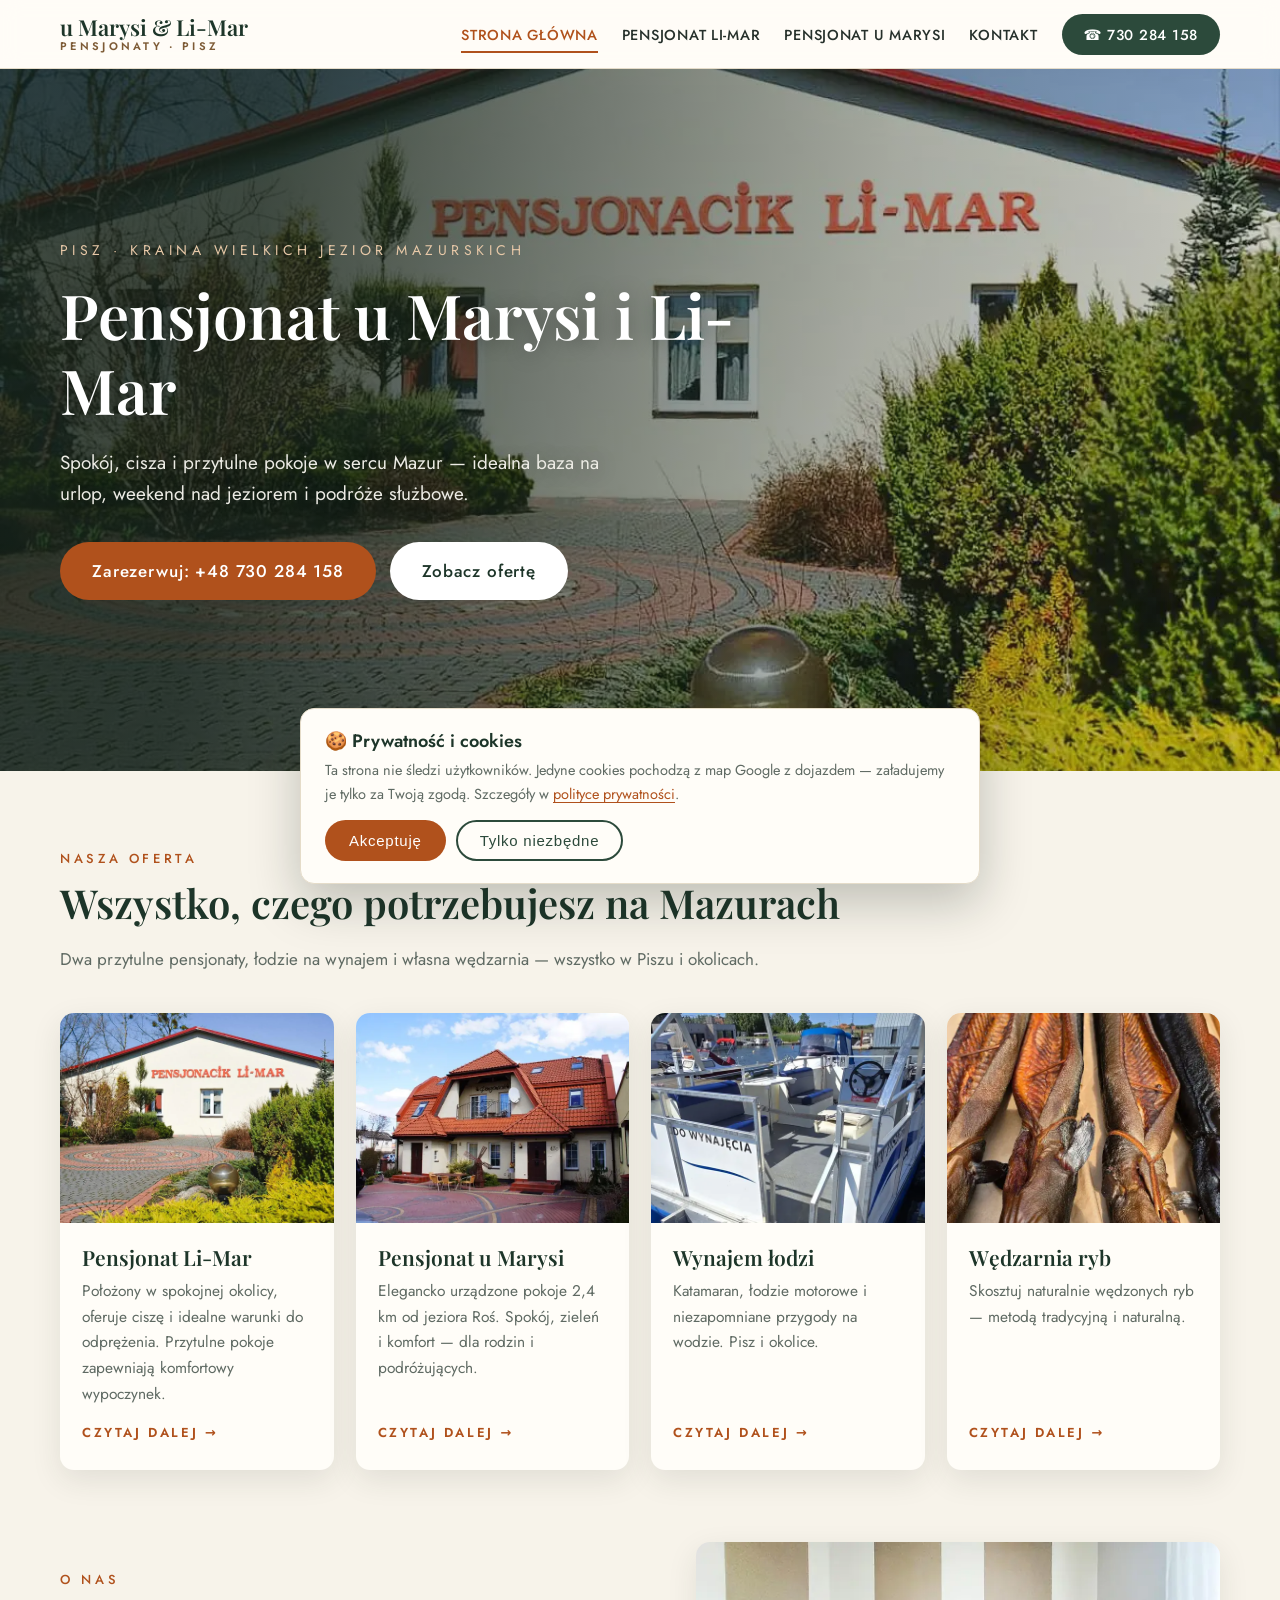
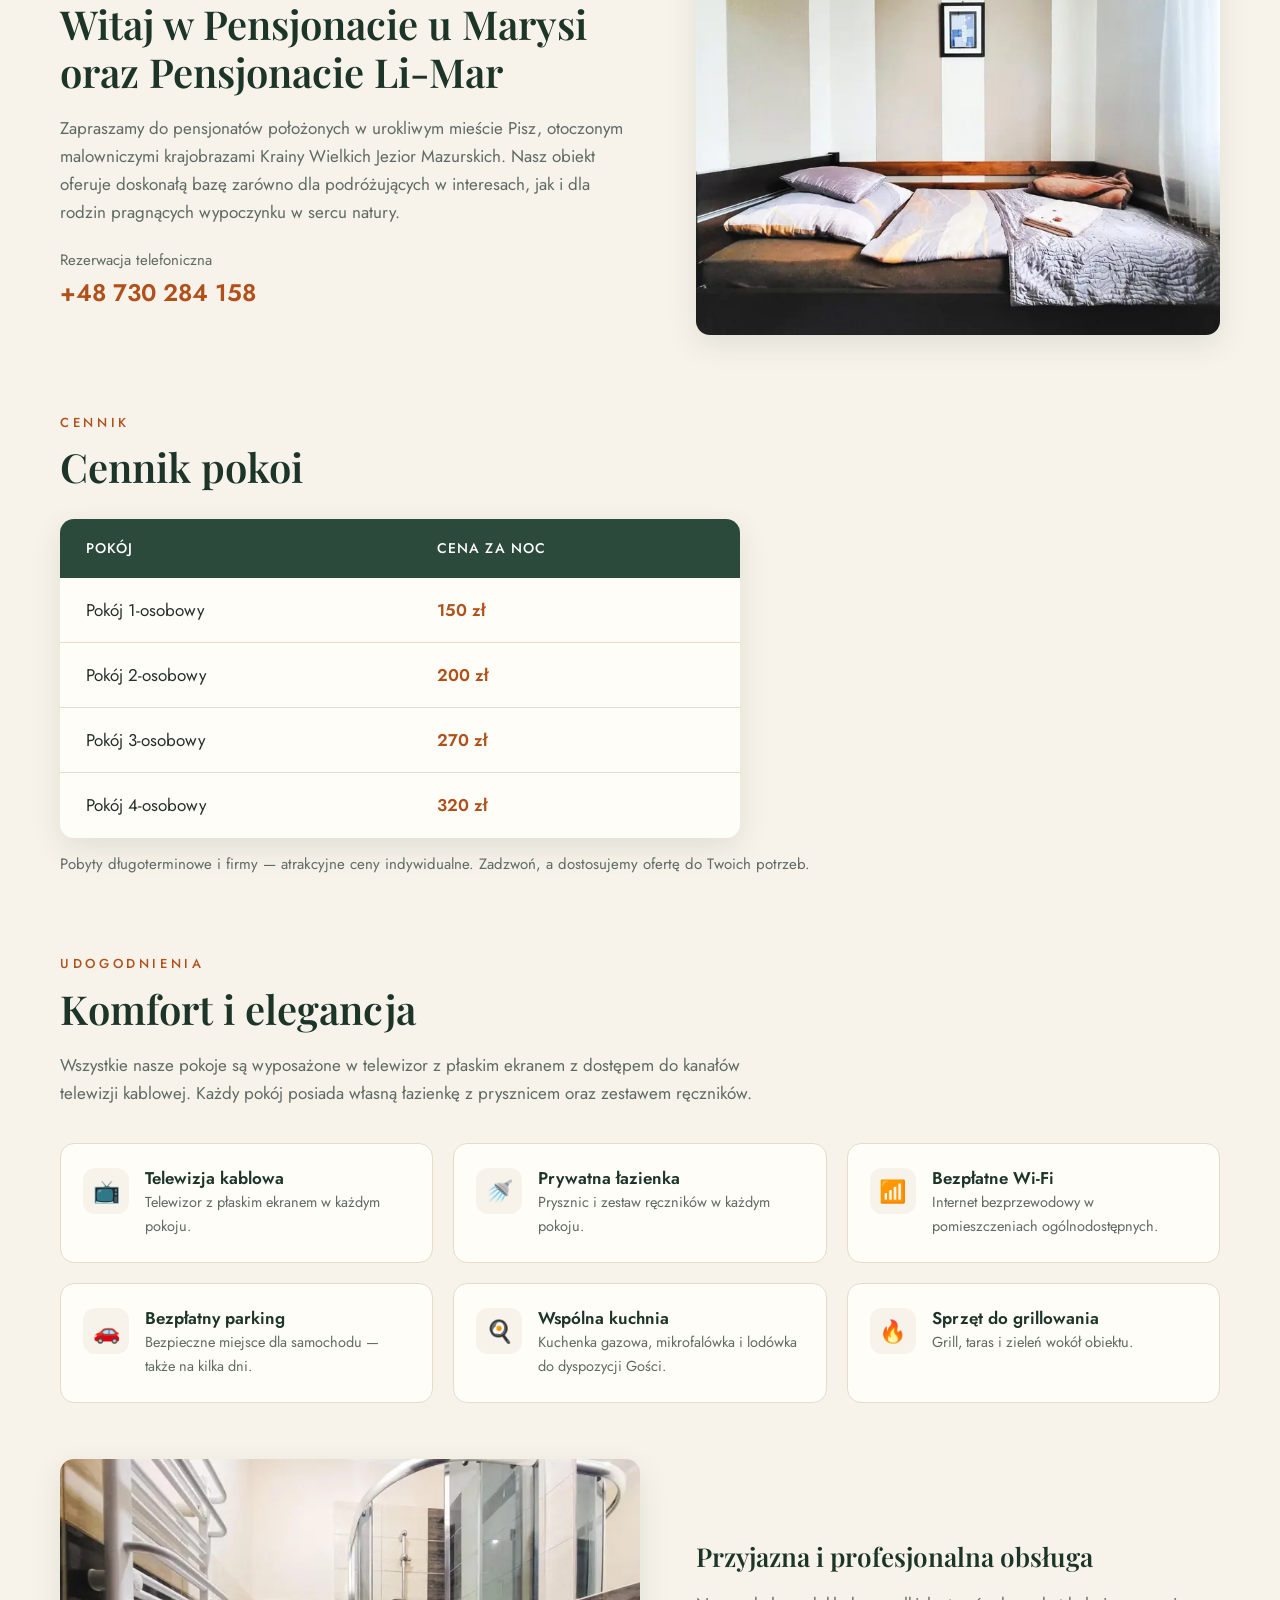
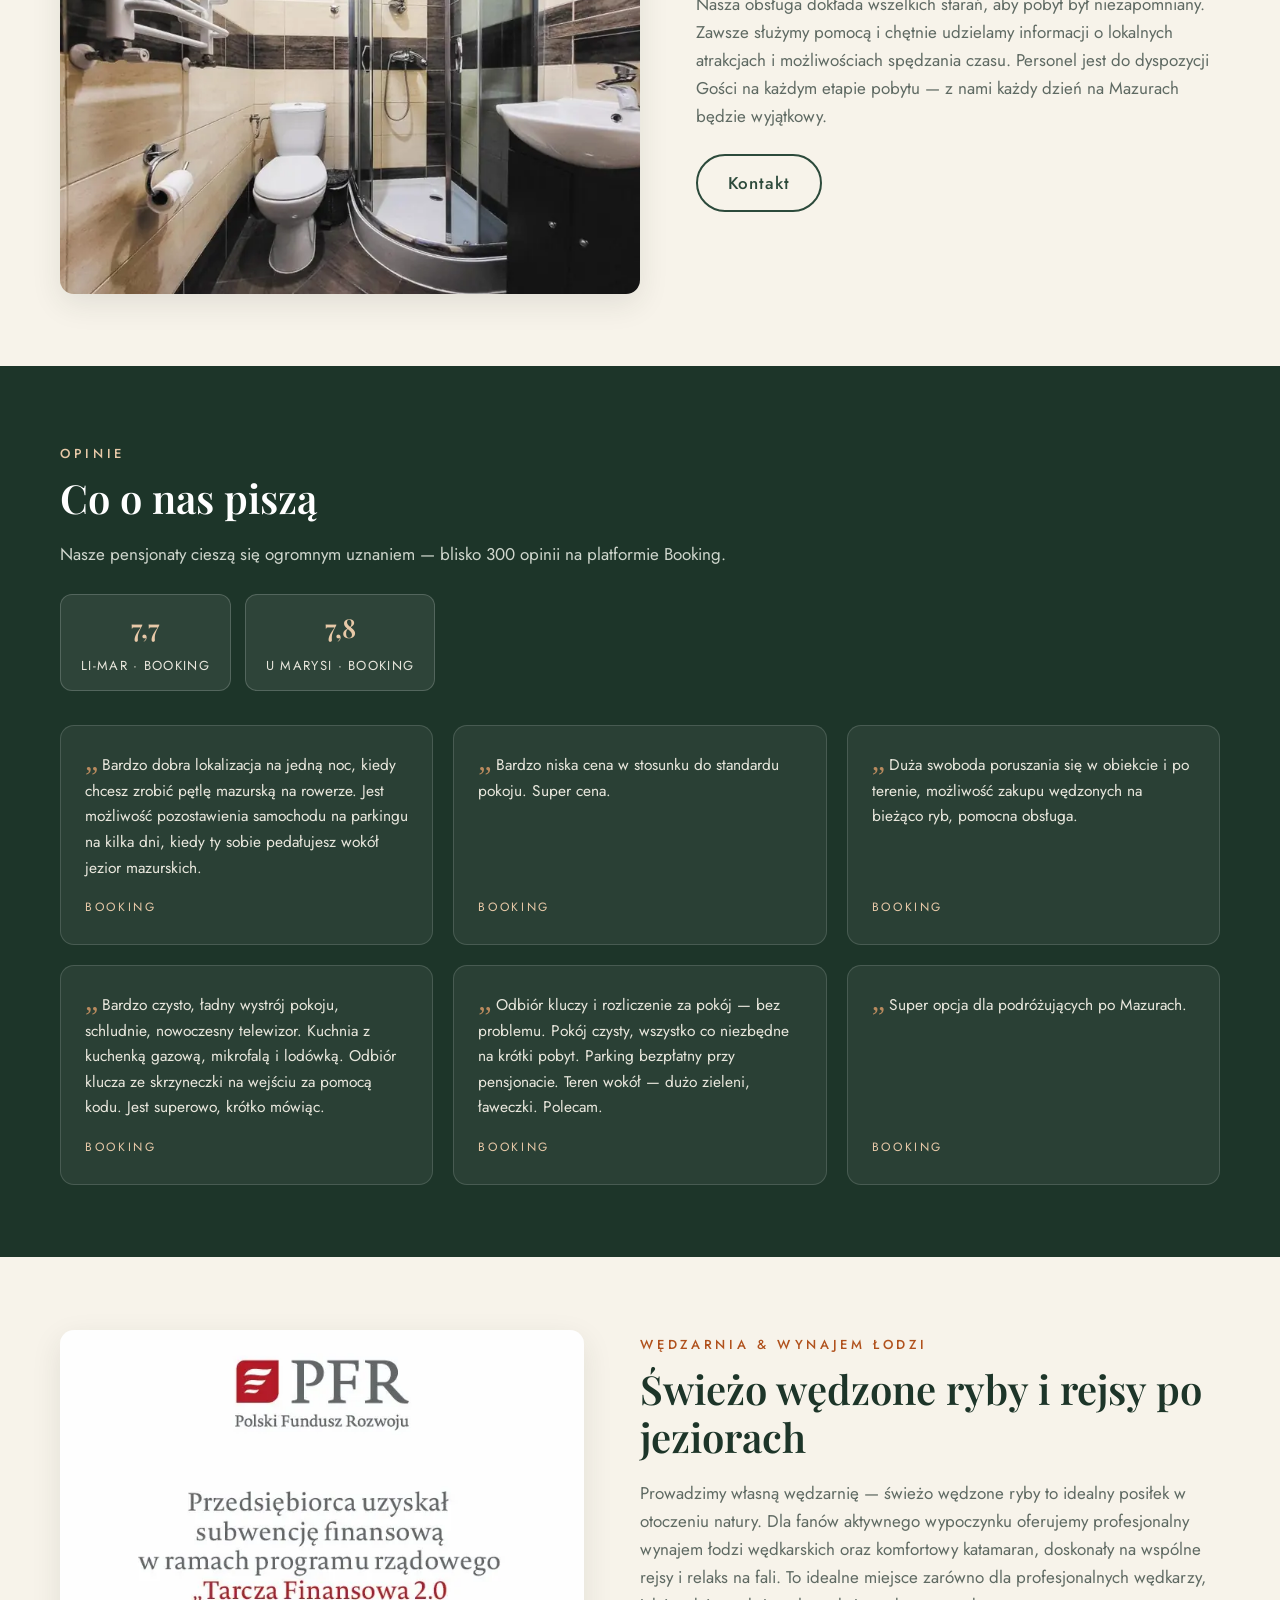
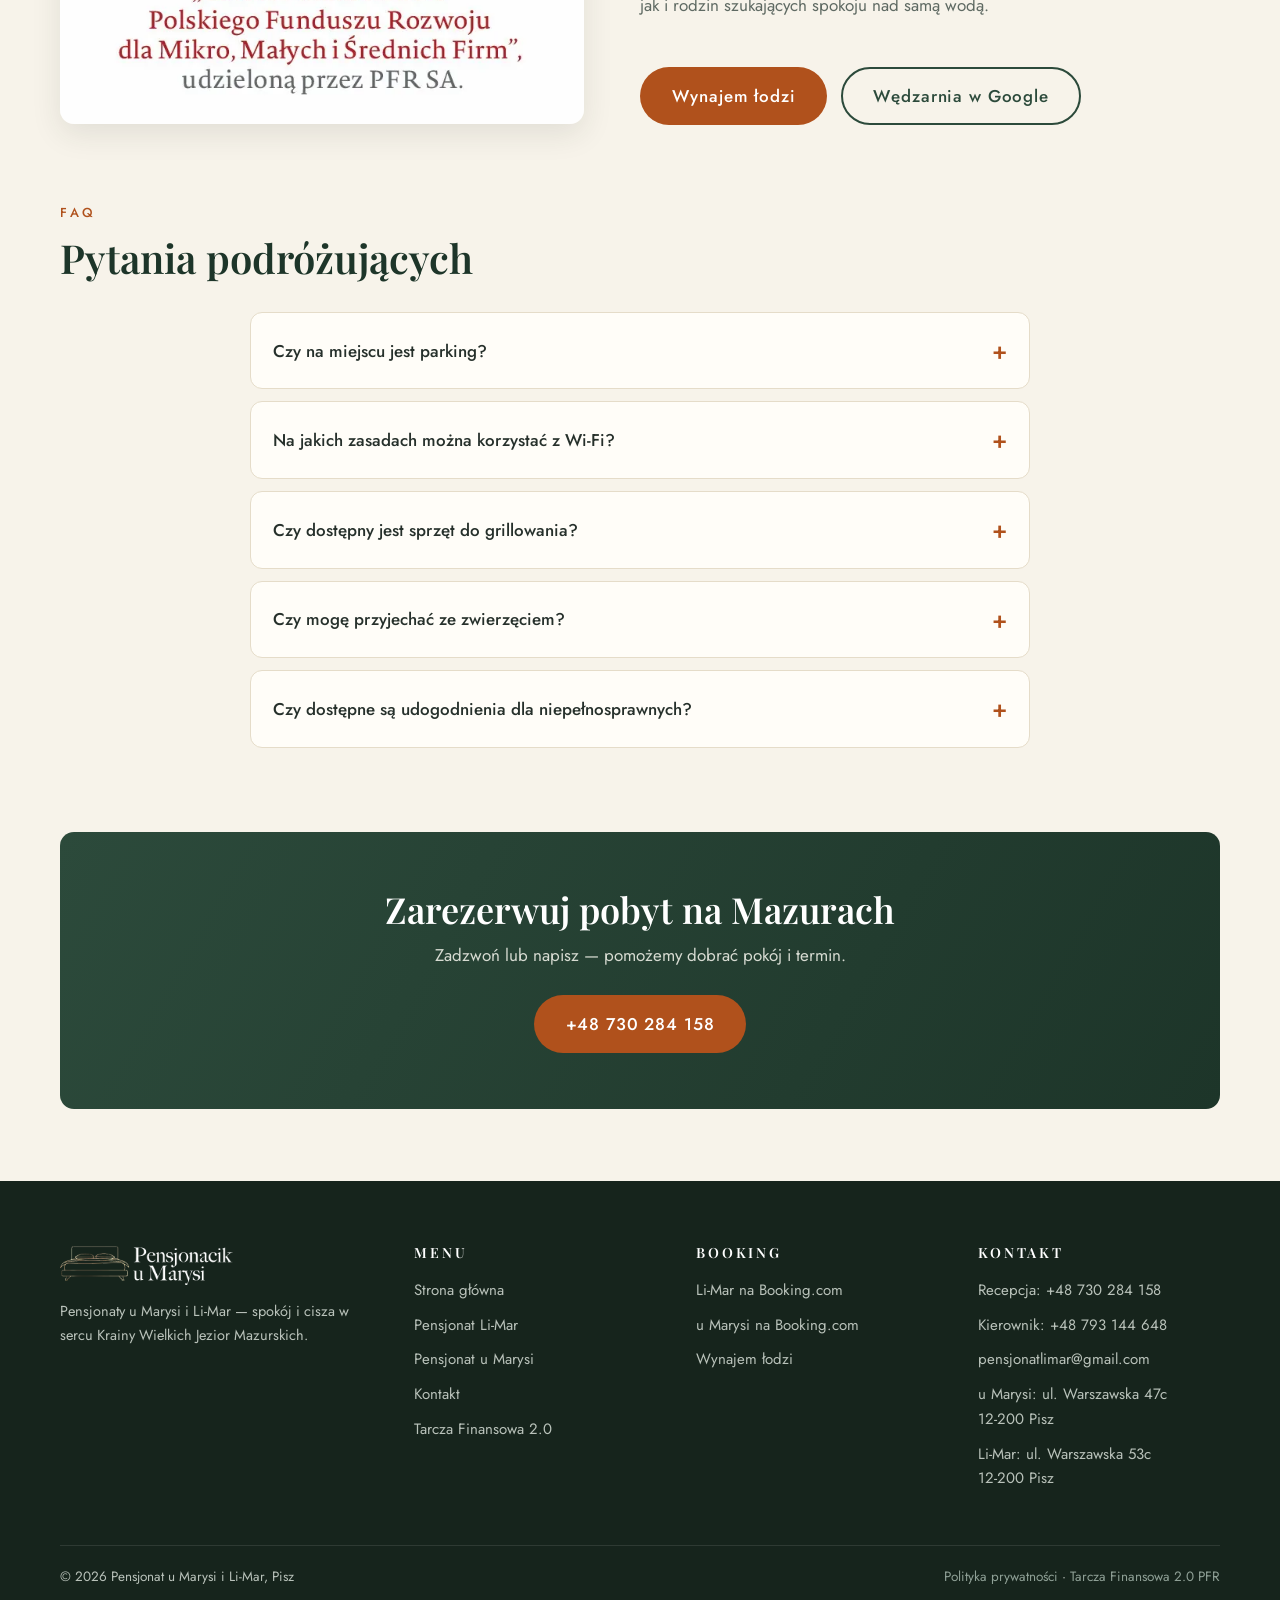
==== commit cdf0fb71: "Add files via upload" ====
--- a/index.html
+++ b/index.html
@@ -20,6 +20,8 @@
   <meta name="twitter:card" content="summary_large_image">
   <link rel="icon" type="image/png" href="images/favicon.png">
   <link rel="apple-touch-icon" href="images/favicon.png">
+  <link rel="preload" as="font" type="font/woff2" href="fonts/Jost-400-latin.woff2" crossorigin>
+  <link rel="preload" as="font" type="font/woff2" href="fonts/PlayfairDisplay-600-latin.woff2" crossorigin>
   <link rel="preload" as="image" href="images/hero-limar-sm.webp" media="(max-width: 760px)" fetchpriority="high">
   <link rel="preload" as="image" href="images/hero-limar.webp" media="(min-width: 761px)" fetchpriority="high">
   <link rel="stylesheet" href="css/style.css">
@@ -233,10 +235,10 @@
   <div class="container">
     <span class="section-label">Udogodnienia</span>
     <h2 class="section-title">Komfort i elegancja</h2>
-    <p class="lead">Wszystkie nasze pokoje są wyposażone w telewizor z płaskim ekranem z dostępem do kanałów telewizji kablowej i satelitarnej. Każdy pokój posiada własną łazienkę z prysznicem oraz zestawem ręczników.</p>
+    <p class="lead">Wszystkie nasze pokoje są wyposażone w telewizor z płaskim ekranem z dostępem do kanałów telewizji kablowej. Każdy pokój posiada własną łazienkę z prysznicem oraz zestawem ręczników.</p>
 
     <div class="features-grid">
-      <div class="feature"><div class="ico">📺</div><div><h3>Telewizja kablowa i satelitarna</h3><p>Telewizor z płaskim ekranem w każdym pokoju.</p></div></div>
+      <div class="feature"><div class="ico">📺</div><div><h3>Telewizja kablowa</h3><p>Telewizor z płaskim ekranem w każdym pokoju.</p></div></div>
       <div class="feature"><div class="ico">🚿</div><div><h3>Prywatna łazienka</h3><p>Prysznic i zestaw ręczników w każdym pokoju.</p></div></div>
       <div class="feature"><div class="ico">📶</div><div><h3>Bezpłatne Wi-Fi</h3><p>Internet bezprzewodowy w pomieszczeniach ogólnodostępnych.</p></div></div>
       <div class="feature"><div class="ico">🚗</div><div><h3>Bezpłatny parking</h3><p>Bezpieczne miejsce dla samochodu — także na kilka dni.</p></div></div>
--- a/css/style.css
+++ b/css/style.css
@@ -1,20 +1,4 @@
 /* ---------- Czcionki lokalne (SIL OFL: Playfair Display, Jost) ---------- */
-@font-face {
-  font-family: 'Jost';
-  font-style: normal;
-  font-weight: 300;
-  font-display: swap;
-  src: url('../fonts/Jost-300-latin-ext.woff2') format('woff2');
-  unicode-range: U+0100-02BA, U+02BD-02C5, U+02C7-02CC, U+02CE-02D7, U+02DD-02FF, U+0304, U+0308, U+0329, U+1D00-1DBF, U+1E00-1E9F, U+1EF2-1EFF, U+2020, U+20A0-20AB, U+20AD-20C0, U+2113, U+2C60-2C7F, U+A720-A7FF;
-}
-@font-face {
-  font-family: 'Jost';
-  font-style: normal;
-  font-weight: 300;
-  font-display: swap;
-  src: url('../fonts/Jost-300-latin.woff2') format('woff2');
-  unicode-range: U+0000-00FF, U+0131, U+0152-0153, U+02BB-02BC, U+02C6, U+02DA, U+02DC, U+0304, U+0308, U+0329, U+2000-206F, U+20AC, U+2122, U+2191, U+2193, U+2212, U+2215, U+FEFF, U+FFFD;
-}
 @font-face {
   font-family: 'Jost';
   font-style: normal;
@@ -66,22 +50,6 @@
 @font-face {
   font-family: 'Playfair Display';
   font-style: normal;
-  font-weight: 500;
-  font-display: swap;
-  src: url('../fonts/PlayfairDisplay-500-latin-ext.woff2') format('woff2');
-  unicode-range: U+0100-02BA, U+02BD-02C5, U+02C7-02CC, U+02CE-02D7, U+02DD-02FF, U+0304, U+0308, U+0329, U+1D00-1DBF, U+1E00-1E9F, U+1EF2-1EFF, U+2020, U+20A0-20AB, U+20AD-20C0, U+2113, U+2C60-2C7F, U+A720-A7FF;
-}
-@font-face {
-  font-family: 'Playfair Display';
-  font-style: normal;
-  font-weight: 500;
-  font-display: swap;
-  src: url('../fonts/PlayfairDisplay-500-latin.woff2') format('woff2');
-  unicode-range: U+0000-00FF, U+0131, U+0152-0153, U+02BB-02BC, U+02C6, U+02DA, U+02DC, U+0304, U+0308, U+0329, U+2000-206F, U+20AC, U+2122, U+2191, U+2193, U+2212, U+2215, U+FEFF, U+FFFD;
-}
-@font-face {
-  font-family: 'Playfair Display';
-  font-style: normal;
   font-weight: 600;
   font-display: swap;
   src: url('../fonts/PlayfairDisplay-600-latin-ext.woff2') format('woff2');
@@ -93,22 +61,6 @@
   font-weight: 600;
   font-display: swap;
   src: url('../fonts/PlayfairDisplay-600-latin.woff2') format('woff2');
-  unicode-range: U+0000-00FF, U+0131, U+0152-0153, U+02BB-02BC, U+02C6, U+02DA, U+02DC, U+0304, U+0308, U+0329, U+2000-206F, U+20AC, U+2122, U+2191, U+2193, U+2212, U+2215, U+FEFF, U+FFFD;
-}
-@font-face {
-  font-family: 'Playfair Display';
-  font-style: normal;
-  font-weight: 700;
-  font-display: swap;
-  src: url('../fonts/PlayfairDisplay-700-latin-ext.woff2') format('woff2');
-  unicode-range: U+0100-02BA, U+02BD-02C5, U+02C7-02CC, U+02CE-02D7, U+02DD-02FF, U+0304, U+0308, U+0329, U+1D00-1DBF, U+1E00-1E9F, U+1EF2-1EFF, U+2020, U+20A0-20AB, U+20AD-20C0, U+2113, U+2C60-2C7F, U+A720-A7FF;
-}
-@font-face {
-  font-family: 'Playfair Display';
-  font-style: normal;
-  font-weight: 700;
-  font-display: swap;
-  src: url('../fonts/PlayfairDisplay-700-latin.woff2') format('woff2');
   unicode-range: U+0000-00FF, U+0131, U+0152-0153, U+02BB-02BC, U+02C6, U+02DA, U+02DC, U+0304, U+0308, U+0329, U+2000-206F, U+20AC, U+2122, U+2191, U+2193, U+2212, U+2215, U+FEFF, U+FFFD;
 }
 
@@ -169,6 +121,12 @@
 
 a { color: var(--terra); text-decoration: none; }
 a:hover { color: var(--terra-dark); }
+/* Linki wewnątrz tekstu muszą się odróżniać nie tylko kolorem (WCAG) */
+p a, .prose a, .price-note a, .cookie-banner a {
+  text-decoration: underline;
+  text-underline-offset: 3px;
+  text-decoration-thickness: 1px;
+}
 
 .container { width: min(1160px, 92%); margin: 0 auto; }
 
@@ -438,7 +396,7 @@
   padding: 12px 20px;
   text-align: center;
 }
-.score b { display: block; font-size: 26px; color: #e8c9a8; font-family: 'Playfair Display', serif; }
+.score b { display: block; font-size: 26px; color: #e8c9a8; font-family: 'Playfair Display', serif; font-weight: 600; }
 .score span { font-size: 13px; letter-spacing: .1em; text-transform: uppercase; }
 .reviews-grid {
   display: grid;
@@ -745,7 +703,7 @@
     padding: 20px 0;
     font-size: clamp(24px, 6vw, 32px);
     font-family: 'Playfair Display', Georgia, serif;
-    font-weight: 500;
+    font-weight: 600;
     text-transform: none;
     letter-spacing: .01em;
     color: #f3efe4;
